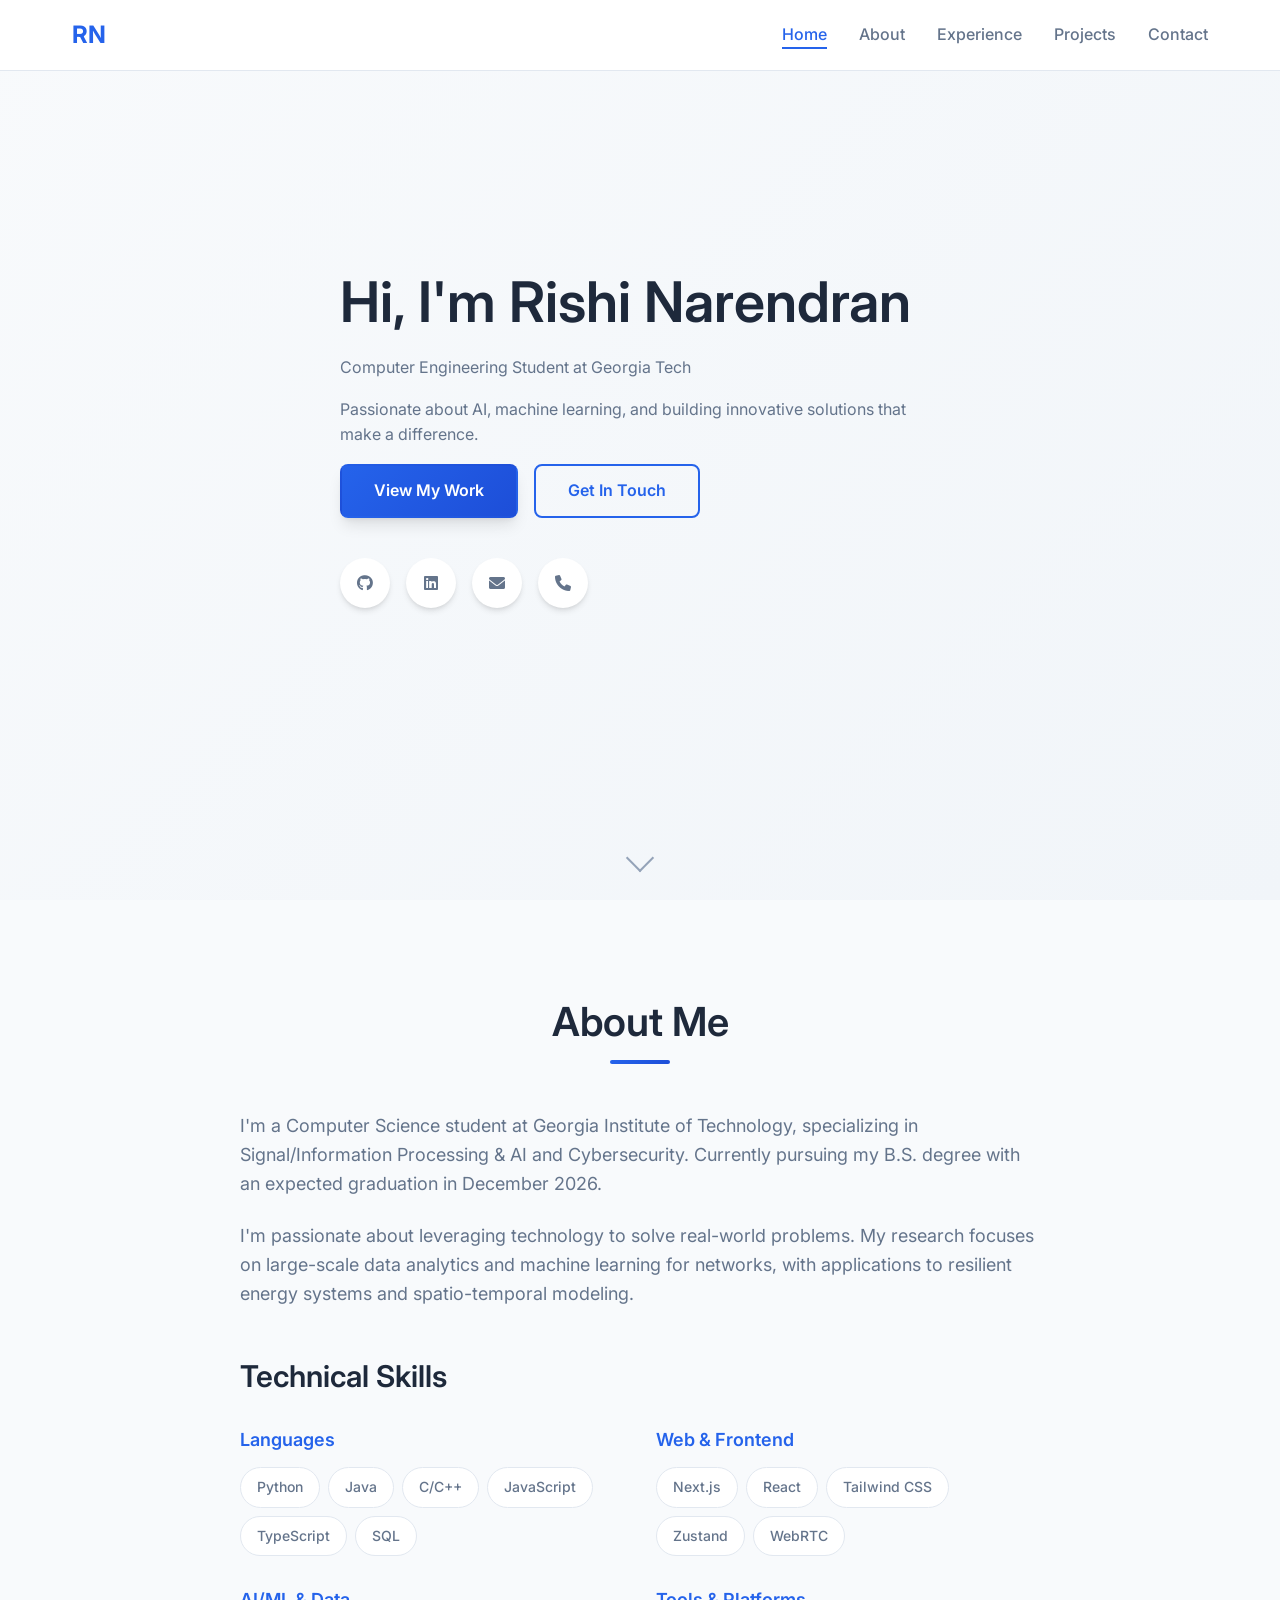
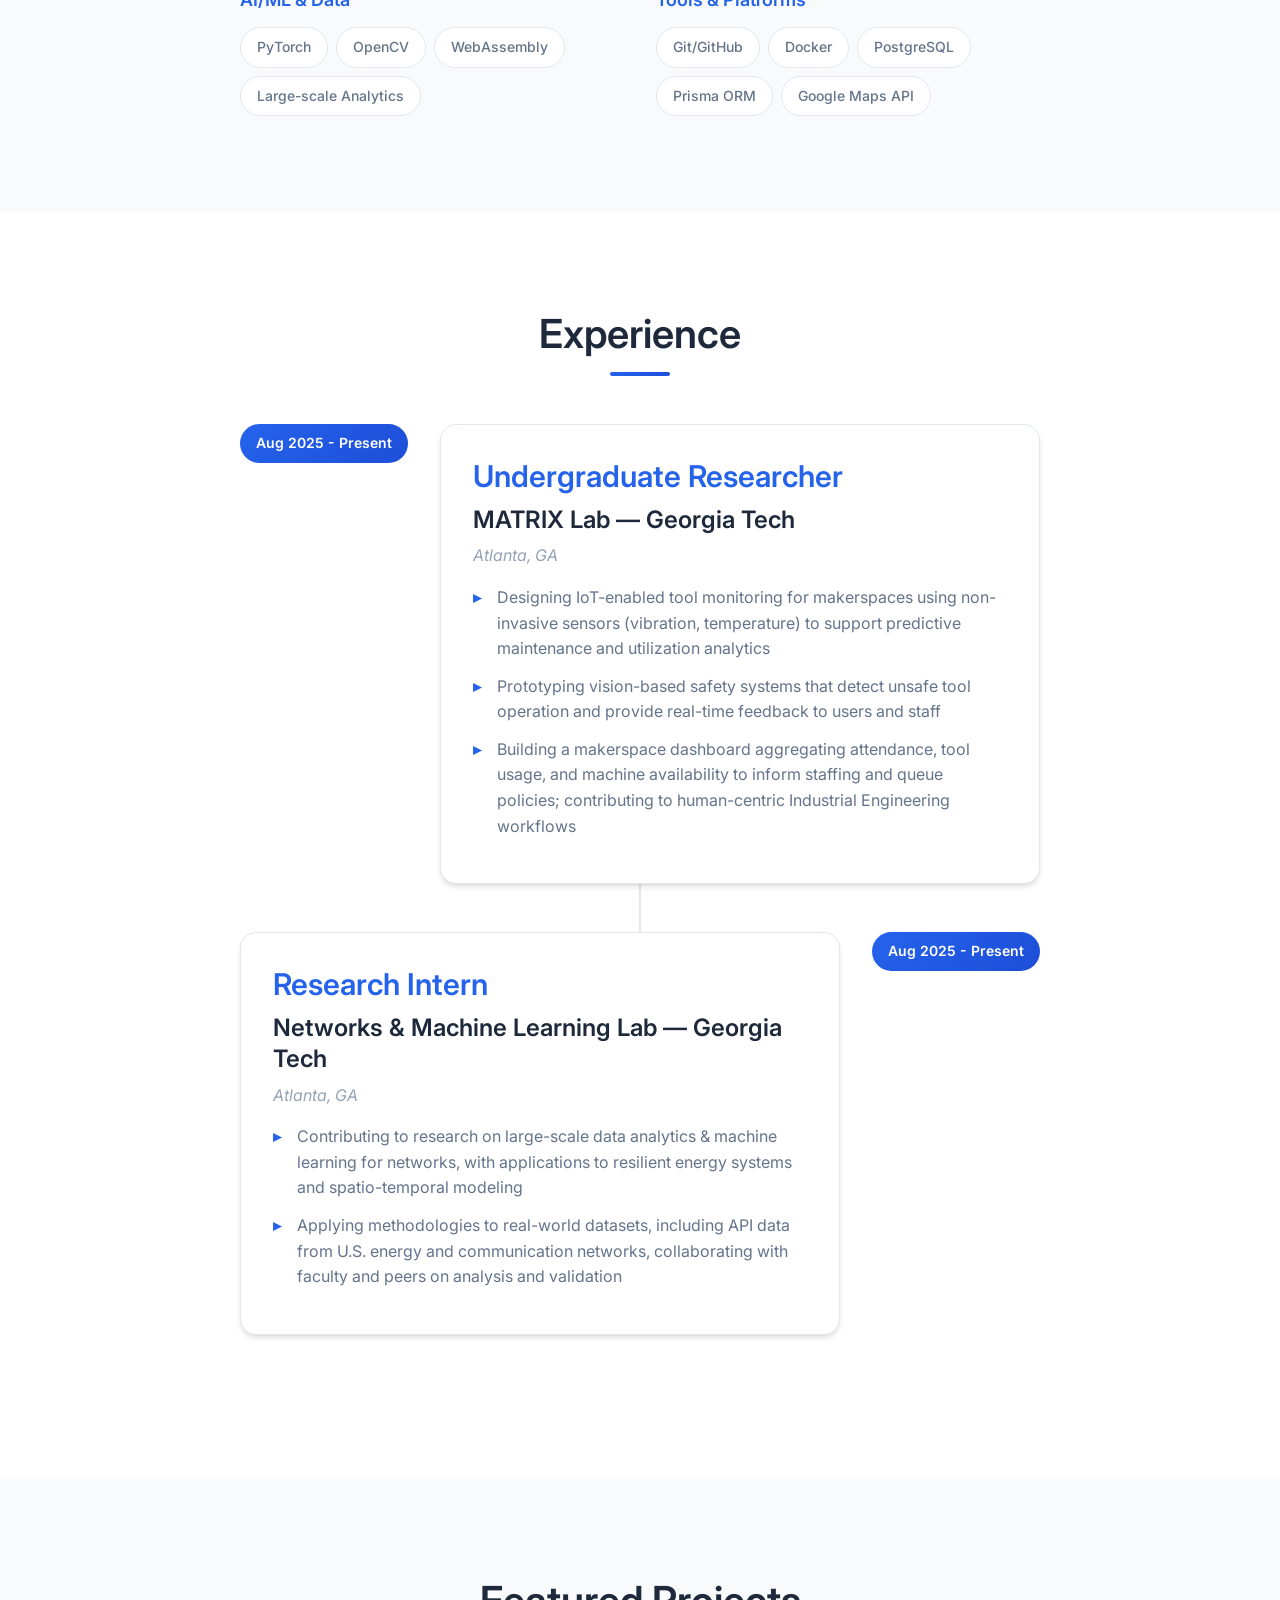
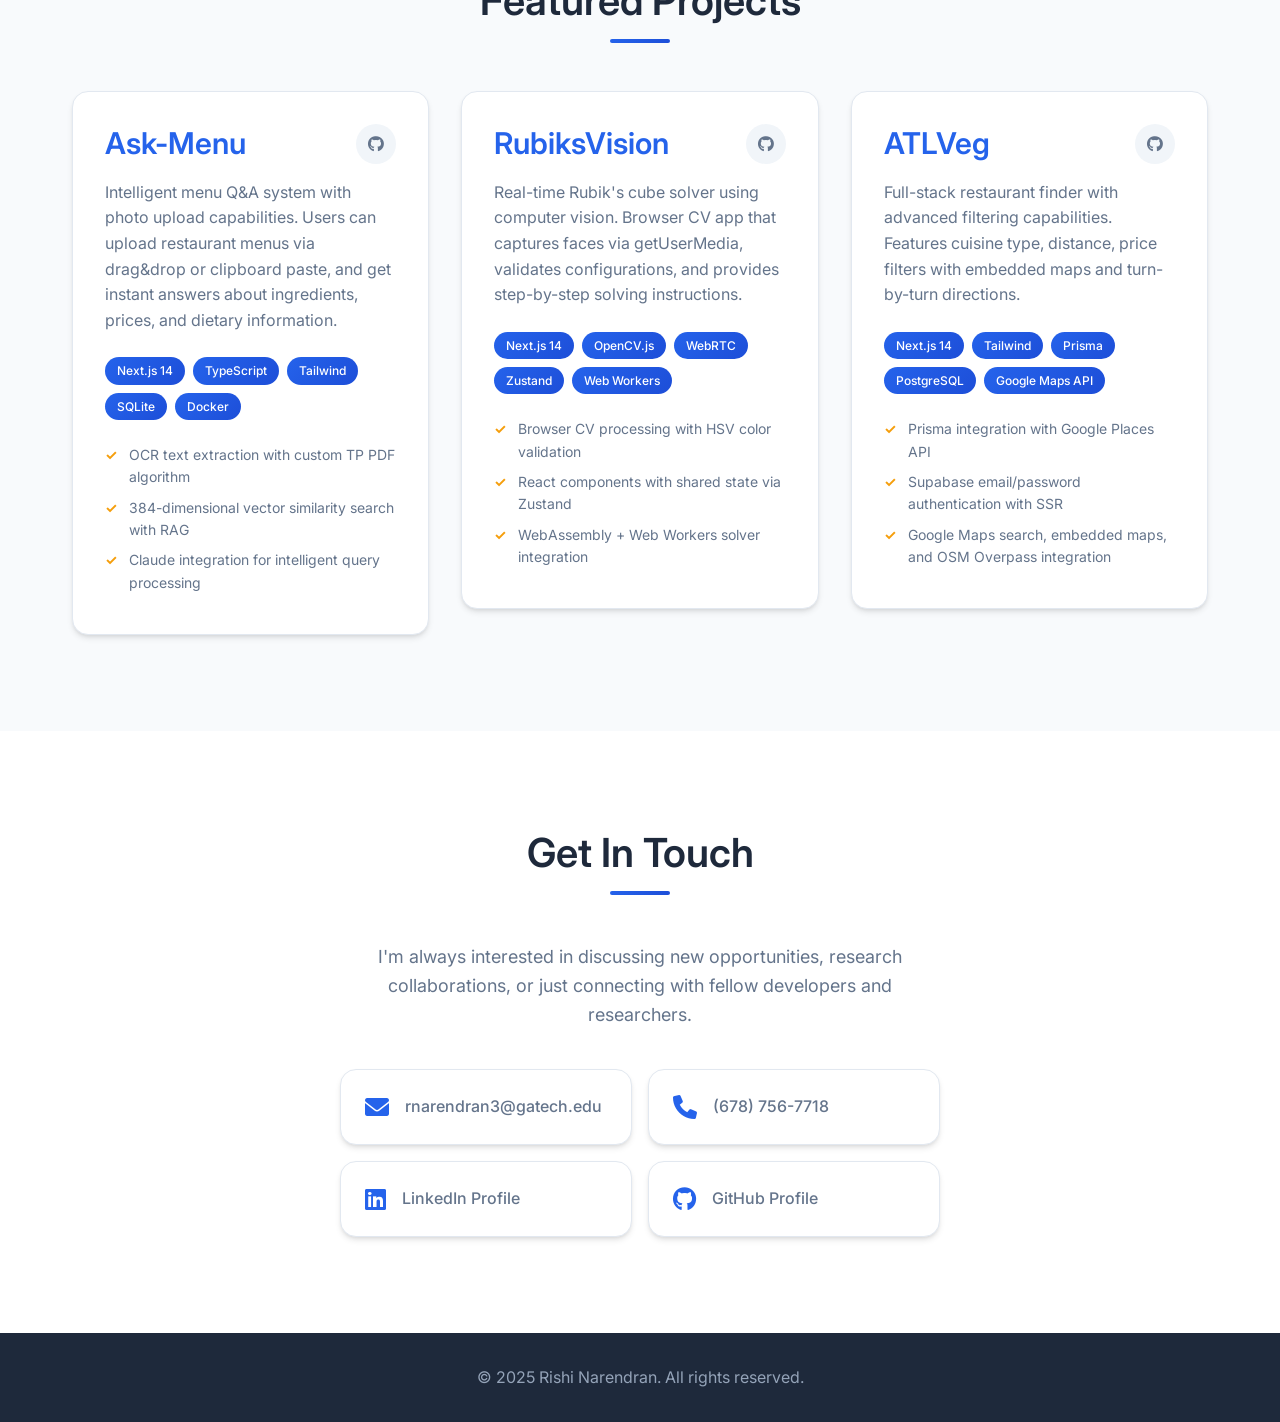
==== index.html @ 9060d2a5 "Update portfolio: fix name display, correct major to Computer Engineering, and update project GitHub" ====
<!DOCTYPE html>
<html lang="en">
<head>
    <meta charset="UTF-8">
    <meta name="viewport" content="width=device-width, initial-scale=1.0">
    <title>Rishi Narendran - Computer Science Student & Researcher</title>
    
    <!-- SEO Meta Tags -->
    <meta name="description" content="Rishi Narendran - Computer Science student at Georgia Tech specializing in AI, cybersecurity, and machine learning. Experienced in full-stack development and research.">
    <meta name="keywords" content="Rishi Narendran, Computer Science, Georgia Tech, AI, Machine Learning, Cybersecurity, Full Stack Developer, Research">
    <meta name="author" content="Rishi Narendran">
    <meta name="robots" content="index, follow">
    
    <!-- Open Graph Meta Tags -->
    <meta property="og:title" content="Rishi Narendran - Computer Science Student & Researcher">
    <meta property="og:description" content="Computer Science student at Georgia Tech specializing in AI, cybersecurity, and machine learning. Experienced in full-stack development and research.">
    <meta property="og:type" content="website">
    <meta property="og:url" content="https://rishinaren.github.io/portfolio">
    <meta property="og:site_name" content="Rishi Narendran Portfolio">
    
    <!-- Twitter Card Meta Tags -->
    <meta name="twitter:card" content="summary_large_image">
    <meta name="twitter:title" content="Rishi Narendran - Computer Science Student & Researcher">
    <meta name="twitter:description" content="Computer Science student at Georgia Tech specializing in AI, cybersecurity, and machine learning.">
    
    <!-- Favicon -->
    <link rel="icon" type="image/x-icon" href="[data-uri]">
    
    <!-- Theme Color -->
    <meta name="theme-color" content="#2563eb">
    <link rel="stylesheet" href="styles.css">
    <link rel="preconnect" href="https://fonts.googleapis.com">
    <link rel="preconnect" href="https://fonts.gstatic.com" crossorigin>
    <link href="https://fonts.googleapis.com/css2?family=Inter:wght@300;400;500;600;700&display=swap" rel="stylesheet">
    <link rel="stylesheet" href="https://cdnjs.cloudflare.com/ajax/libs/font-awesome/6.0.0/css/all.min.css">
</head>
<body>
    <!-- Navigation -->
    <nav class="navbar">
        <div class="nav-container">
            <div class="nav-brand">
                <a href="#home">RN</a>
            </div>
            <ul class="nav-menu">
                <li><a href="#home" class="nav-link">Home</a></li>
                <li><a href="#about" class="nav-link">About</a></li>
                <li><a href="#experience" class="nav-link">Experience</a></li>
                <li><a href="#projects" class="nav-link">Projects</a></li>
                <li><a href="#contact" class="nav-link">Contact</a></li>
            </ul>
            <div class="hamburger">
                <span></span>
                <span></span>
                <span></span>
            </div>
        </div>
    </nav>

    <!-- Hero Section -->
    <section id="home" class="hero">
        <div class="hero-container">
            <div class="hero-content">
                <h1>Hi, I'm Rishi Narendran</h1>
                <p class="subtitle">Computer Engineering Student at Georgia Tech</p>
                <p class="description">Passionate about AI, machine learning, and building innovative solutions that make a difference.</p>
                <div class="hero-buttons">
                    <a href="#projects" class="btn btn-primary">View My Work</a>
                    <a href="#contact" class="btn btn-secondary">Get In Touch</a>
                </div>
                <div class="hero-links">
                    <a href="https://github.com/rishinaren" target="_blank" aria-label="GitHub">
                        <i class="fab fa-github"></i>
                    </a>
                    <a href="https://linkedin.com/in/rishi-narendran-01577a215" target="_blank" aria-label="LinkedIn">
                        <i class="fab fa-linkedin"></i>
                    </a>
                    <a href="mailto:rnarendran3@gatech.edu" aria-label="Email">
                        <i class="fas fa-envelope"></i>
                    </a>
                    <a href="tel:+16787567718" aria-label="Phone">
                        <i class="fas fa-phone"></i>
                    </a>
                </div>
            </div>
        </div>
        <div class="scroll-indicator">
            <div class="scroll-arrow"></div>
        </div>
    </section>

    <!-- About Section -->
    <section id="about" class="about">
        <div class="container">
            <h2 class="section-title">About Me</h2>
            <div class="about-content">
                <div class="about-text">
                    <p>
                        I'm a Computer Science student at Georgia Institute of Technology, specializing in 
                        Signal/Information Processing & AI and Cybersecurity. Currently pursuing my B.S. degree 
                        with an expected graduation in December 2026.
                    </p>
                    <p>
                        I'm passionate about leveraging technology to solve real-world problems. My research focuses 
                        on large-scale data analytics and machine learning for networks, with applications to 
                        resilient energy systems and spatio-temporal modeling.
                    </p>
                    <div class="skills-section">
                        <h3>Technical Skills</h3>
                        <div class="skills-grid">
                            <div class="skill-category">
                                <h4>Languages</h4>
                                <div class="skill-tags">
                                    <span class="skill-tag">Python</span>
                                    <span class="skill-tag">Java</span>
                                    <span class="skill-tag">C/C++</span>
                                    <span class="skill-tag">JavaScript</span>
                                    <span class="skill-tag">TypeScript</span>
                                    <span class="skill-tag">SQL</span>
                                </div>
                            </div>
                            <div class="skill-category">
                                <h4>Web & Frontend</h4>
                                <div class="skill-tags">
                                    <span class="skill-tag">Next.js</span>
                                    <span class="skill-tag">React</span>
                                    <span class="skill-tag">Tailwind CSS</span>
                                    <span class="skill-tag">Zustand</span>
                                    <span class="skill-tag">WebRTC</span>
                                </div>
                            </div>
                            <div class="skill-category">
                                <h4>AI/ML & Data</h4>
                                <div class="skill-tags">
                                    <span class="skill-tag">PyTorch</span>
                                    <span class="skill-tag">OpenCV</span>
                                    <span class="skill-tag">WebAssembly</span>
                                    <span class="skill-tag">Large-scale Analytics</span>
                                </div>
                            </div>
                            <div class="skill-category">
                                <h4>Tools & Platforms</h4>
                                <div class="skill-tags">
                                    <span class="skill-tag">Git/GitHub</span>
                                    <span class="skill-tag">Docker</span>
                                    <span class="skill-tag">PostgreSQL</span>
                                    <span class="skill-tag">Prisma ORM</span>
                                    <span class="skill-tag">Google Maps API</span>
                                </div>
                            </div>
                        </div>
                    </div>
                </div>
            </div>
        </div>
    </section>

    <!-- Experience Section -->
    <section id="experience" class="experience">
        <div class="container">
            <h2 class="section-title">Experience</h2>
            <div class="timeline">
                <div class="timeline-item">
                    <div class="timeline-date">Aug 2025 - Present</div>
                    <div class="timeline-content">
                        <h3>Undergraduate Researcher</h3>
                        <h4>MATRIX Lab — Georgia Tech</h4>
                        <p class="location">Atlanta, GA</p>
                        <ul>
                            <li>Designing IoT-enabled tool monitoring for makerspaces using non-invasive sensors (vibration, temperature) to support predictive maintenance and utilization analytics</li>
                            <li>Prototyping vision-based safety systems that detect unsafe tool operation and provide real-time feedback to users and staff</li>
                            <li>Building a makerspace dashboard aggregating attendance, tool usage, and machine availability to inform staffing and queue policies; contributing to human-centric Industrial Engineering workflows</li>
                        </ul>
                    </div>
                </div>
                <div class="timeline-item">
                    <div class="timeline-date">Aug 2025 - Present</div>
                    <div class="timeline-content">
                        <h3>Research Intern</h3>
                        <h4>Networks & Machine Learning Lab — Georgia Tech</h4>
                        <p class="location">Atlanta, GA</p>
                        <ul>
                            <li>Contributing to research on large-scale data analytics & machine learning for networks, with applications to resilient energy systems and spatio-temporal modeling</li>
                            <li>Applying methodologies to real-world datasets, including API data from U.S. energy and communication networks, collaborating with faculty and peers on analysis and validation</li>
                        </ul>
                    </div>
                </div>
            </div>
        </div>
    </section>

    <!-- Projects Section -->
    <section id="projects" class="projects">
        <div class="container">
            <h2 class="section-title">Featured Projects</h2>
            <div class="projects-grid">
                <div class="project-card">
                    <div class="project-header">
                        <h3>Ask-Menu</h3>
                        <div class="project-links">
                            <a href="https://github.com/rishinaren/Ask-Menu.git" target="_blank" aria-label="Source Code">
                                <i class="fab fa-github"></i>
                            </a>
                        </div>
                    </div>
                    <p class="project-description">
                        Intelligent menu Q&A system with photo upload capabilities. Users can upload restaurant menus 
                        via drag&drop or clipboard paste, and get instant answers about ingredients, prices, and dietary information.
                    </p>
                    <div class="tech-stack">
                        <span class="tech-tag">Next.js 14</span>
                        <span class="tech-tag">TypeScript</span>
                        <span class="tech-tag">Tailwind</span>
                        <span class="tech-tag">SQLite</span>
                        <span class="tech-tag">Docker</span>
                    </div>
                    <div class="project-features">
                        <ul>
                            <li>OCR text extraction with custom TP PDF algorithm</li>
                            <li>384-dimensional vector similarity search with RAG</li>
                            <li>Claude integration for intelligent query processing</li>
                        </ul>
                    </div>
                </div>

                <div class="project-card">
                    <div class="project-header">
                        <h3>RubiksVision</h3>
                        <div class="project-links">
                            <a href="https://github.com/rishinaren/rubiksvision.git" target="_blank" aria-label="Source Code">
                                <i class="fab fa-github"></i>
                            </a>
                        </div>
                    </div>
                    <p class="project-description">
                        Real-time Rubik's cube solver using computer vision. Browser CV app that captures faces via 
                        getUserMedia, validates configurations, and provides step-by-step solving instructions.
                    </p>
                    <div class="tech-stack">
                        <span class="tech-tag">Next.js 14</span>
                        <span class="tech-tag">OpenCV.js</span>
                        <span class="tech-tag">WebRTC</span>
                        <span class="tech-tag">Zustand</span>
                        <span class="tech-tag">Web Workers</span>
                    </div>
                    <div class="project-features">
                        <ul>
                            <li>Browser CV processing with HSV color validation</li>
                            <li>React components with shared state via Zustand</li>
                            <li>WebAssembly + Web Workers solver integration</li>
                        </ul>
                    </div>
                </div>

                <div class="project-card">
                    <div class="project-header">
                        <h3>ATLVeg</h3>
                        <div class="project-links">
                            <a href="https://github.com/rishinaren/ATLVeg.git" target="_blank" aria-label="Source Code">
                                <i class="fab fa-github"></i>
                            </a>
                        </div>
                    </div>
                    <p class="project-description">
                        Full-stack restaurant finder with advanced filtering capabilities. Features cuisine type, 
                        distance, price filters with embedded maps and turn-by-turn directions.
                    </p>
                    <div class="tech-stack">
                        <span class="tech-tag">Next.js 14</span>
                        <span class="tech-tag">Tailwind</span>
                        <span class="tech-tag">Prisma</span>
                        <span class="tech-tag">PostgreSQL</span>
                        <span class="tech-tag">Google Maps API</span>
                    </div>
                    <div class="project-features">
                        <ul>
                            <li>Prisma integration with Google Places API</li>
                            <li>Supabase email/password authentication with SSR</li>
                            <li>Google Maps search, embedded maps, and OSM Overpass integration</li>
                        </ul>
                    </div>
                </div>
            </div>
        </div>
    </section>

    <!-- Contact Section -->
    <section id="contact" class="contact">
        <div class="container">
            <h2 class="section-title">Get In Touch</h2>
            <div class="contact-content">
                <div class="contact-info">
                    <p class="contact-description">
                        I'm always interested in discussing new opportunities, research collaborations, 
                        or just connecting with fellow developers and researchers.
                    </p>
                    <div class="contact-methods">
                        <a href="mailto:rnarendran3@gatech.edu" class="contact-method">
                            <i class="fas fa-envelope"></i>
                            <span>rnarendran3@gatech.edu</span>
                        </a>
                        <a href="tel:+16787567718" class="contact-method">
                            <i class="fas fa-phone"></i>
                            <span>(678) 756-7718</span>
                        </a>
                        <a href="https://linkedin.com/in/rishi-narendran-01577a215" target="_blank" class="contact-method">
                            <i class="fab fa-linkedin"></i>
                            <span>LinkedIn Profile</span>
                        </a>
                        <a href="https://github.com/rishinaren" target="_blank" class="contact-method">
                            <i class="fab fa-github"></i>
                            <span>GitHub Profile</span>
                        </a>
                    </div>
                </div>
            </div>
        </div>
    </section>

    <!-- Footer -->
    <footer class="footer">
        <div class="container">
            <p>&copy; 2025 Rishi Narendran. All rights reserved.</p>
        </div>
    </footer>

    <script src="script.js"></script>
</body>
</html>
---- styles.css ----
:root {
    --primary-color: #2563eb;
    --primary-dark: #1d4ed8;
    --secondary-color: #64748b;
    --accent-color: #f59e0b;
    --text-primary: #1e293b;
    --text-secondary: #64748b;
    --text-light: #94a3b8;
    --bg-primary: #ffffff;
    --bg-secondary: #f8fafc;
    --bg-accent: #f1f5f9;
    --border-color: #e2e8f0;
    --shadow-sm: 0 1px 2px 0 rgb(0 0 0 / 0.05);
    --shadow-md: 0 4px 6px -1px rgb(0 0 0 / 0.1), 0 2px 4px -2px rgb(0 0 0 / 0.1);
    --shadow-lg: 0 10px 15px -3px rgb(0 0 0 / 0.1), 0 4px 6px -4px rgb(0 0 0 / 0.1);
    --shadow-xl: 0 20px 25px -5px rgb(0 0 0 / 0.1), 0 8px 10px -6px rgb(0 0 0 / 0.1);
    --gradient-primary: linear-gradient(135deg, #2563eb 0%, #1d4ed8 100%);
    --gradient-accent: linear-gradient(135deg, #f59e0b 0%, #d97706 100%);
    --transition-fast: 0.15s ease;
    --transition-normal: 0.3s ease;
    --transition-slow: 0.5s ease;
}

* {
    margin: 0;
    padding: 0;
    box-sizing: border-box;
}

html {
    scroll-behavior: smooth;
}

body {
    font-family: 'Inter', -apple-system, BlinkMacSystemFont, 'Segoe UI', Roboto, sans-serif;
    line-height: 1.6;
    color: var(--text-primary);
    background-color: var(--bg-primary);
    overflow-x: hidden;
}

.container {
    max-width: 1200px;
    margin: 0 auto;
    padding: 0 2rem;
}

/* Typography */
h1, h2, h3, h4, h5, h6 {
    font-weight: 600;
    line-height: 1.3;
    margin-bottom: 1rem;
}

h1 { font-size: 3.5rem; }
h2 { font-size: 2.5rem; }
h3 { font-size: 1.875rem; }
h4 { font-size: 1.5rem; }
h5 { font-size: 1.25rem; }
h6 { font-size: 1.125rem; }

p {
    margin-bottom: 1rem;
    color: var(--text-secondary);
}

/* Navigation */
.navbar {
    position: fixed;
    top: 0;
    width: 100%;
    background: rgba(255, 255, 255, 0.95);
    backdrop-filter: blur(10px);
    z-index: 1000;
    border-bottom: 1px solid var(--border-color);
    transition: var(--transition-normal);
}

.nav-container {
    max-width: 1200px;
    margin: 0 auto;
    padding: 0 2rem;
    display: flex;
    justify-content: space-between;
    align-items: center;
    height: 70px;
}

.nav-brand a {
    font-size: 1.5rem;
    font-weight: 700;
    color: var(--primary-color);
    text-decoration: none;
    transition: var(--transition-fast);
}

.nav-brand a:hover {
    opacity: 0.8;
}

.nav-menu {
    display: flex;
    list-style: none;
    gap: 2rem;
}

.nav-link {
    color: var(--text-secondary);
    text-decoration: none;
    font-weight: 500;
    transition: var(--transition-fast);
    position: relative;
}

.nav-link:hover,
.nav-link.active {
    color: var(--primary-color);
}

.nav-link::after {
    content: '';
    position: absolute;
    bottom: -5px;
    left: 0;
    width: 0;
    height: 2px;
    background: var(--primary-color);
    transition: var(--transition-normal);
}

.nav-link:hover::after,
.nav-link.active::after {
    width: 100%;
}

.hamburger {
    display: none;
    flex-direction: column;
    cursor: pointer;
}

.hamburger span {
    width: 25px;
    height: 3px;
    background: var(--text-primary);
    margin: 3px 0;
    transition: var(--transition-normal);
}

/* Hero Section */
.hero {
    min-height: 100vh;
    display: flex;
    align-items: center;
    position: relative;
    background: linear-gradient(135deg, #f8fafc 0%, #f1f5f9 100%);
    padding-top: 70px;
}

.hero-container {
    max-width: 1200px;
    margin: 0 auto;
    padding: 0 2rem;
}

.hero-content {
    max-width: 600px;
}

.hero-title {
    font-size: 3.5rem;
    font-weight: 700;
    margin-bottom: 1rem;
    line-height: 1.2;
}

.highlight {
    background: var(--gradient-primary);
    -webkit-background-clip: text;
    -webkit-text-fill-color: transparent;
    background-clip: text;
}

.hero-subtitle {
    font-size: 1.5rem;
    color: var(--text-secondary);
    margin-bottom: 1.5rem;
    font-weight: 500;
}

.hero-description {
    font-size: 1.125rem;
    color: var(--text-secondary);
    margin-bottom: 2.5rem;
    line-height: 1.7;
}

.hero-buttons {
    display: flex;
    gap: 1rem;
    margin-bottom: 2.5rem;
    flex-wrap: wrap;
}

.btn {
    display: inline-flex;
    align-items: center;
    justify-content: center;
    padding: 0.75rem 2rem;
    border-radius: 0.5rem;
    text-decoration: none;
    font-weight: 600;
    transition: var(--transition-normal);
    border: 2px solid transparent;
    min-width: 140px;
}

.btn-primary {
    background: var(--gradient-primary);
    color: white;
    box-shadow: var(--shadow-lg);
}

.btn-primary:hover {
    transform: translateY(-2px);
    box-shadow: var(--shadow-xl);
}

.btn-secondary {
    background: transparent;
    color: var(--primary-color);
    border-color: var(--primary-color);
}

.btn-secondary:hover {
    background: var(--primary-color);
    color: white;
    transform: translateY(-2px);
}

.hero-links {
    display: flex;
    gap: 1rem;
}

.hero-links a {
    display: flex;
    align-items: center;
    justify-content: center;
    width: 50px;
    height: 50px;
    background: var(--bg-primary);
    border-radius: 50%;
    color: var(--text-secondary);
    transition: var(--transition-normal);
    box-shadow: var(--shadow-md);
    text-decoration: none;
}

.hero-links a:hover {
    color: var(--primary-color);
    transform: translateY(-3px);
    box-shadow: var(--shadow-lg);
}

.scroll-indicator {
    position: absolute;
    bottom: 2rem;
    left: 50%;
    transform: translateX(-50%);
}

.scroll-arrow {
    width: 20px;
    height: 20px;
    border: 2px solid var(--text-light);
    border-top: none;
    border-left: none;
    transform: rotate(45deg);
    animation: bounce 2s infinite;
}

@keyframes bounce {
    0%, 20%, 50%, 80%, 100% {
        transform: translateX(-50%) rotate(45deg) translateY(0);
    }
    40% {
        transform: translateX(-50%) rotate(45deg) translateY(-10px);
    }
    60% {
        transform: translateX(-50%) rotate(45deg) translateY(-5px);
    }
}

/* Section Styles */
section {
    padding: 6rem 0;
}

.section-title {
    text-align: center;
    margin-bottom: 4rem;
    position: relative;
}

.section-title::after {
    content: '';
    position: absolute;
    bottom: -1rem;
    left: 50%;
    transform: translateX(-50%);
    width: 60px;
    height: 4px;
    background: var(--gradient-primary);
    border-radius: 2px;
}

/* About Section */
.about {
    background: var(--bg-secondary);
}

.about-content {
    max-width: 800px;
    margin: 0 auto;
}

.about-text p {
    font-size: 1.125rem;
    margin-bottom: 1.5rem;
}

.skills-section {
    margin-top: 3rem;
}

.skills-section h3 {
    margin-bottom: 2rem;
    color: var(--text-primary);
}

.skills-grid {
    display: grid;
    grid-template-columns: repeat(auto-fit, minmax(250px, 1fr));
    gap: 2rem;
}

.skill-category h4 {
    color: var(--primary-color);
    margin-bottom: 1rem;
    font-size: 1.125rem;
}

.skill-tags {
    display: flex;
    flex-wrap: wrap;
    gap: 0.5rem;
}

.skill-tag {
    background: var(--bg-primary);
    color: var(--text-secondary);
    padding: 0.5rem 1rem;
    border-radius: 1.5rem;
    font-size: 0.875rem;
    font-weight: 500;
    border: 1px solid var(--border-color);
    transition: var(--transition-fast);
}

.skill-tag:hover {
    background: var(--primary-color);
    color: white;
    border-color: var(--primary-color);
}

/* Experience Section */
.timeline {
    position: relative;
    max-width: 800px;
    margin: 0 auto;
}

.timeline::before {
    content: '';
    position: absolute;
    left: 50%;
    transform: translateX(-50%);
    width: 2px;
    height: 100%;
    background: var(--border-color);
}

.timeline-item {
    position: relative;
    margin-bottom: 3rem;
    display: flex;
    align-items: flex-start;
    gap: 2rem;
}

.timeline-item:nth-child(odd) {
    flex-direction: row;
}

.timeline-item:nth-child(even) {
    flex-direction: row-reverse;
}

.timeline-date {
    background: var(--gradient-primary);
    color: white;
    padding: 0.5rem 1rem;
    border-radius: 1.5rem;
    font-weight: 600;
    font-size: 0.875rem;
    white-space: nowrap;
    min-width: 150px;
    text-align: center;
}

.timeline-content {
    background: var(--bg-primary);
    padding: 2rem;
    border-radius: 1rem;
    box-shadow: var(--shadow-md);
    flex: 1;
    border: 1px solid var(--border-color);
    transition: var(--transition-normal);
}

.timeline-content:hover {
    box-shadow: var(--shadow-lg);
    transform: translateY(-2px);
}

.timeline-content h3 {
    color: var(--primary-color);
    margin-bottom: 0.5rem;
}

.timeline-content h4 {
    color: var(--text-primary);
    margin-bottom: 0.5rem;
    font-weight: 600;
}

.timeline-content .location {
    color: var(--text-light);
    font-style: italic;
    margin-bottom: 1rem;
}

.timeline-content ul {
    list-style: none;
    padding: 0;
}

.timeline-content li {
    position: relative;
    padding-left: 1.5rem;
    margin-bottom: 0.75rem;
    color: var(--text-secondary);
}

.timeline-content li::before {
    content: '▸';
    position: absolute;
    left: 0;
    color: var(--primary-color);
    font-weight: bold;
}

/* Projects Section */
.projects {
    background: var(--bg-secondary);
}

.projects-grid {
    display: grid;
    grid-template-columns: repeat(auto-fit, minmax(350px, 1fr));
    gap: 2rem;
    max-width: 1200px;
    margin: 0 auto;
}

.project-card {
    background: var(--bg-primary);
    border-radius: 1rem;
    padding: 2rem;
    box-shadow: var(--shadow-md);
    border: 1px solid var(--border-color);
    transition: var(--transition-normal);
    height: fit-content;
}

.project-card:hover {
    box-shadow: var(--shadow-xl);
    transform: translateY(-5px);
}

.project-header {
    display: flex;
    justify-content: space-between;
    align-items: center;
    margin-bottom: 1rem;
}

.project-header h3 {
    color: var(--primary-color);
    margin-bottom: 0;
}

.project-links {
    display: flex;
    gap: 0.5rem;
}

.project-links a {
    display: flex;
    align-items: center;
    justify-content: center;
    width: 40px;
    height: 40px;
    background: var(--bg-accent);
    border-radius: 50%;
    color: var(--text-secondary);
    transition: var(--transition-fast);
    text-decoration: none;
}

.project-links a:hover {
    background: var(--primary-color);
    color: white;
    transform: scale(1.1);
}

.project-description {
    margin-bottom: 1.5rem;
    line-height: 1.6;
}

.tech-stack {
    display: flex;
    flex-wrap: wrap;
    gap: 0.5rem;
    margin-bottom: 1.5rem;
}

.tech-tag {
    background: var(--gradient-primary);
    color: white;
    padding: 0.25rem 0.75rem;
    border-radius: 1rem;
    font-size: 0.75rem;
    font-weight: 500;
}

.project-features ul {
    list-style: none;
    padding: 0;
}

.project-features li {
    position: relative;
    padding-left: 1.5rem;
    margin-bottom: 0.5rem;
    color: var(--text-secondary);
    font-size: 0.875rem;
}

.project-features li::before {
    content: '✓';
    position: absolute;
    left: 0;
    color: var(--accent-color);
    font-weight: bold;
}

/* Contact Section */
.contact-content {
    max-width: 600px;
    margin: 0 auto;
    text-align: center;
}

.contact-description {
    font-size: 1.125rem;
    margin-bottom: 2.5rem;
}

.contact-methods {
    display: grid;
    grid-template-columns: repeat(auto-fit, minmax(250px, 1fr));
    gap: 1rem;
}

.contact-method {
    display: flex;
    align-items: center;
    padding: 1.5rem;
    background: var(--bg-primary);
    border-radius: 1rem;
    box-shadow: var(--shadow-md);
    border: 1px solid var(--border-color);
    text-decoration: none;
    color: var(--text-secondary);
    transition: var(--transition-normal);
}

.contact-method:hover {
    box-shadow: var(--shadow-lg);
    transform: translateY(-2px);
    color: var(--primary-color);
}

.contact-method i {
    font-size: 1.5rem;
    margin-right: 1rem;
    color: var(--primary-color);
}

.contact-method span {
    font-weight: 500;
}

/* Footer */
.footer {
    background: var(--text-primary);
    color: var(--text-light);
    text-align: center;
    padding: 2rem 0;
}

.footer p {
    margin: 0;
    color: var(--text-light);
}

/* Responsive Design */
@media (max-width: 768px) {
    .nav-menu {
        position: fixed;
        left: -100%;
        top: 70px;
        flex-direction: column;
        background-color: rgba(255, 255, 255, 0.95);
        backdrop-filter: blur(10px);
        width: 100%;
        text-align: center;
        transition: var(--transition-normal);
        box-shadow: var(--shadow-lg);
        padding: 2rem 0;
    }

    .nav-menu.active {
        left: 0;
    }

    .hamburger {
        display: flex;
    }

    .hamburger.active span:nth-child(2) {
        opacity: 0;
    }

    .hamburger.active span:nth-child(1) {
        transform: translateY(8px) rotate(45deg);
    }

    .hamburger.active span:nth-child(3) {
        transform: translateY(-8px) rotate(-45deg);
    }

    .hero-title {
        font-size: 2.5rem;
    }

    .hero-subtitle {
        font-size: 1.25rem;
    }

    .hero-buttons {
        flex-direction: column;
        align-items: stretch;
    }

    .btn {
        text-align: center;
    }

    h2 {
        font-size: 2rem;
    }

    .timeline::before {
        left: 20px;
    }

    .timeline-item {
        flex-direction: column !important;
        padding-left: 40px;
    }

    .timeline-item:nth-child(even) {
        flex-direction: column !important;
    }

    .timeline-date {
        position: absolute;
        left: -75px;
        top: 0;
        min-width: 120px;
    }

    .projects-grid {
        grid-template-columns: 1fr;
        gap: 1.5rem;
    }

    .contact-methods {
        grid-template-columns: 1fr;
    }

    section {
        padding: 4rem 0;
    }

    .container {
        padding: 0 1rem;
    }

    .nav-container {
        padding: 0 1rem;
    }

    .hero-container {
        padding: 0 1rem;
    }
}

@media (max-width: 480px) {
    .hero-title {
        font-size: 2rem;
    }

    .timeline-date {
        position: static;
        margin-bottom: 1rem;
    }

    .timeline-item {
        padding-left: 0;
    }

    .timeline::before {
        display: none;
    }
}

/* Smooth scrolling and performance */
@media (prefers-reduced-motion: no-preference) {
    html {
        scroll-behavior: smooth;
    }
}

/* Focus styles for accessibility */
a:focus,
button:focus {
    outline: 2px solid var(--primary-color);
    outline-offset: 2px;
}

/* Print styles */
@media print {
    .navbar,
    .scroll-indicator,
    .hero-buttons,
    .hero-links {
        display: none !important;
    }
    
    .hero {
        min-height: auto;
        padding: 2rem 0;
    }
    
    section {
        padding: 2rem 0;
    }
}
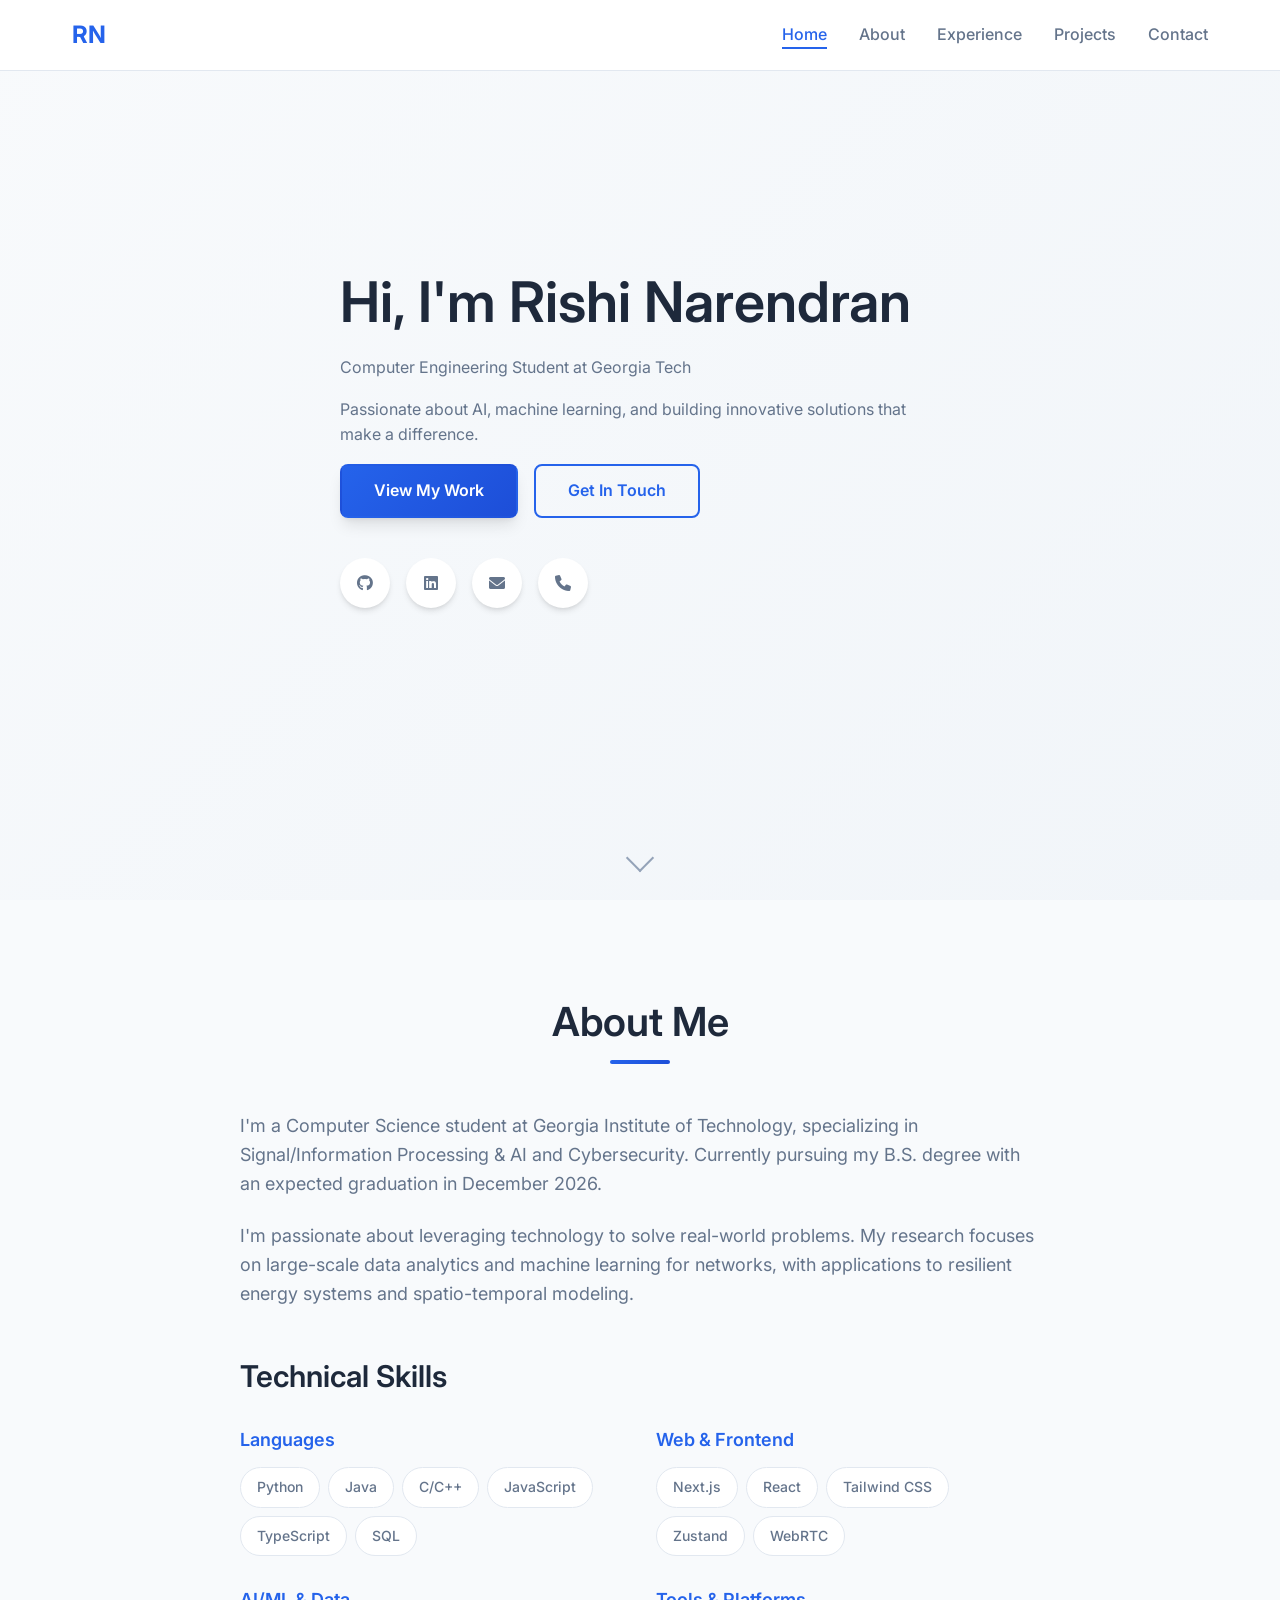
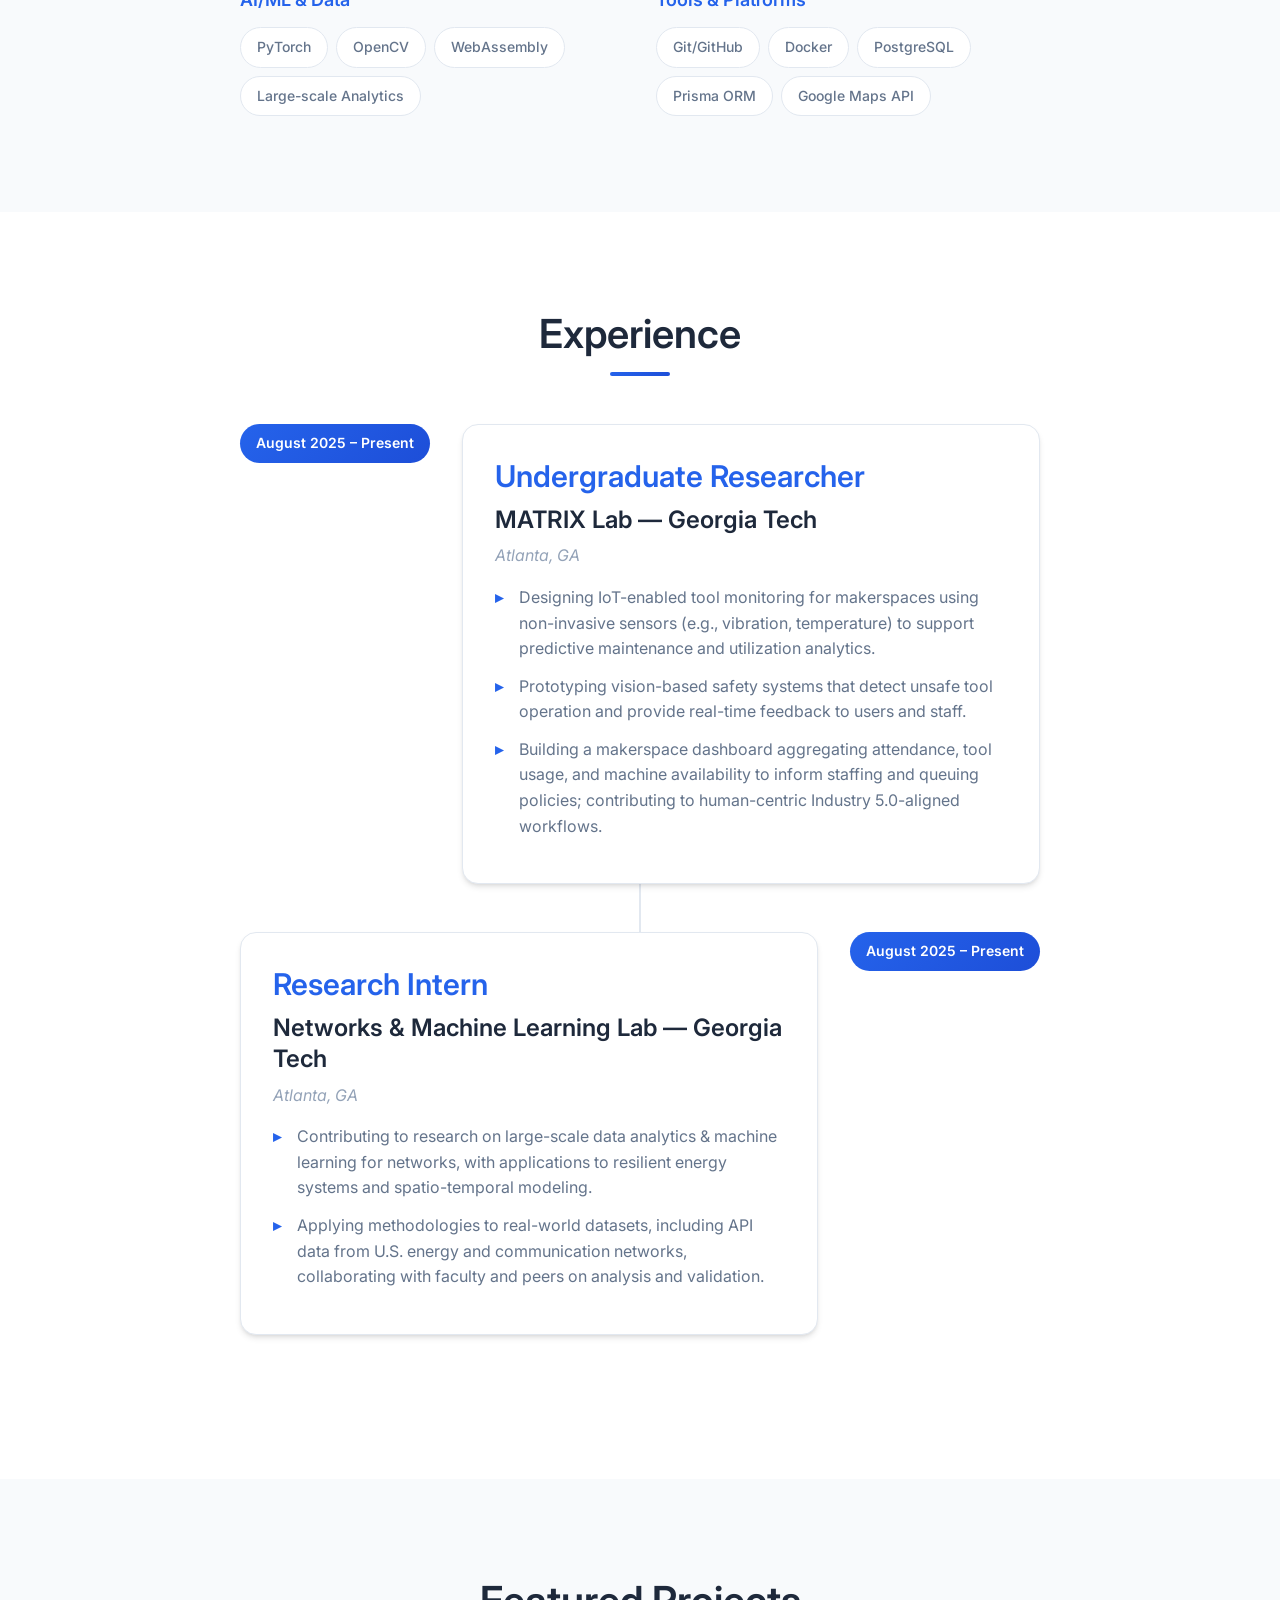
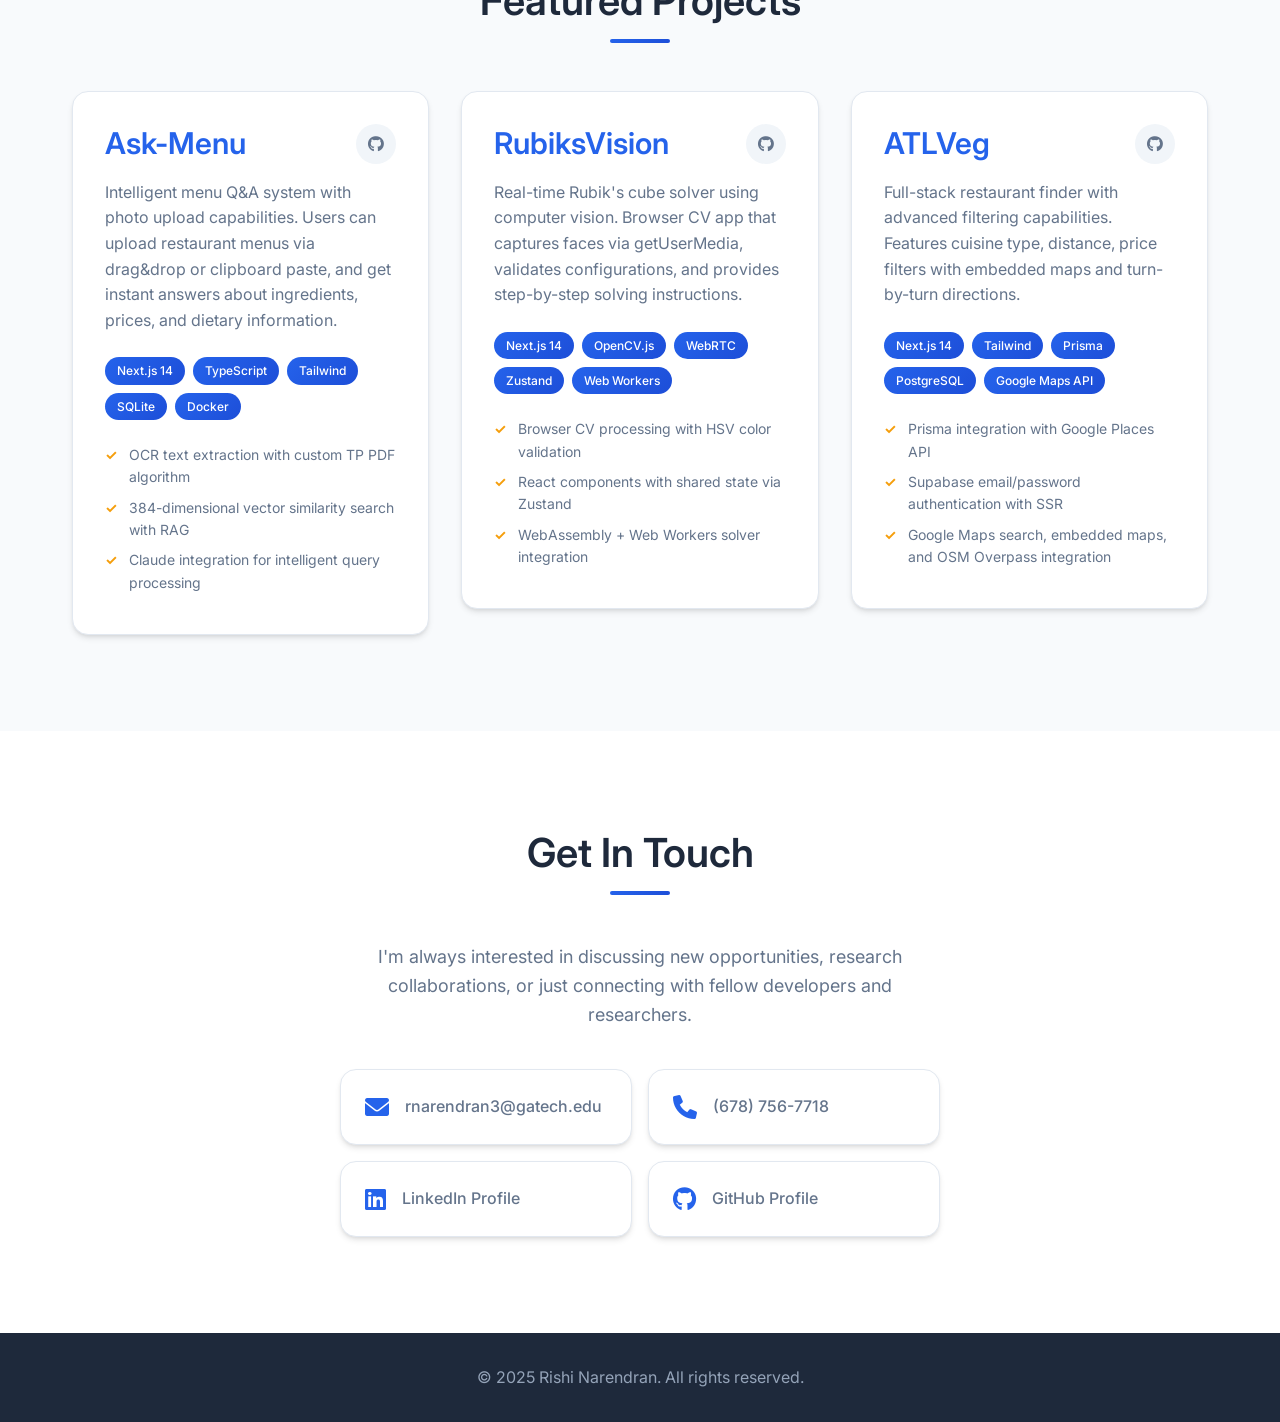
==== commit e1b03887: "Update work experience to match resume exactly" ====
--- a/index.html
+++ b/index.html
@@ -160,27 +160,27 @@
             <h2 class="section-title">Experience</h2>
             <div class="timeline">
                 <div class="timeline-item">
-                    <div class="timeline-date">Aug 2025 - Present</div>
+                    <div class="timeline-date">August 2025 – Present</div>
                     <div class="timeline-content">
                         <h3>Undergraduate Researcher</h3>
                         <h4>MATRIX Lab — Georgia Tech</h4>
                         <p class="location">Atlanta, GA</p>
                         <ul>
-                            <li>Designing IoT-enabled tool monitoring for makerspaces using non-invasive sensors (vibration, temperature) to support predictive maintenance and utilization analytics</li>
-                            <li>Prototyping vision-based safety systems that detect unsafe tool operation and provide real-time feedback to users and staff</li>
-                            <li>Building a makerspace dashboard aggregating attendance, tool usage, and machine availability to inform staffing and queue policies; contributing to human-centric Industrial Engineering workflows</li>
+                            <li>Designing IoT-enabled tool monitoring for makerspaces using non-invasive sensors (e.g., vibration, temperature) to support predictive maintenance and utilization analytics.</li>
+                            <li>Prototyping vision-based safety systems that detect unsafe tool operation and provide real-time feedback to users and staff.</li>
+                            <li>Building a makerspace dashboard aggregating attendance, tool usage, and machine availability to inform staffing and queuing policies; contributing to human-centric Industry 5.0-aligned workflows.</li>
                         </ul>
                     </div>
                 </div>
                 <div class="timeline-item">
-                    <div class="timeline-date">Aug 2025 - Present</div>
+                    <div class="timeline-date">August 2025 – Present</div>
                     <div class="timeline-content">
                         <h3>Research Intern</h3>
                         <h4>Networks & Machine Learning Lab — Georgia Tech</h4>
                         <p class="location">Atlanta, GA</p>
                         <ul>
-                            <li>Contributing to research on large-scale data analytics & machine learning for networks, with applications to resilient energy systems and spatio-temporal modeling</li>
-                            <li>Applying methodologies to real-world datasets, including API data from U.S. energy and communication networks, collaborating with faculty and peers on analysis and validation</li>
+                            <li>Contributing to research on large-scale data analytics & machine learning for networks, with applications to resilient energy systems and spatio-temporal modeling.</li>
+                            <li>Applying methodologies to real-world datasets, including API data from U.S. energy and communication networks, collaborating with faculty and peers on analysis and validation.</li>
                         </ul>
                     </div>
                 </div>
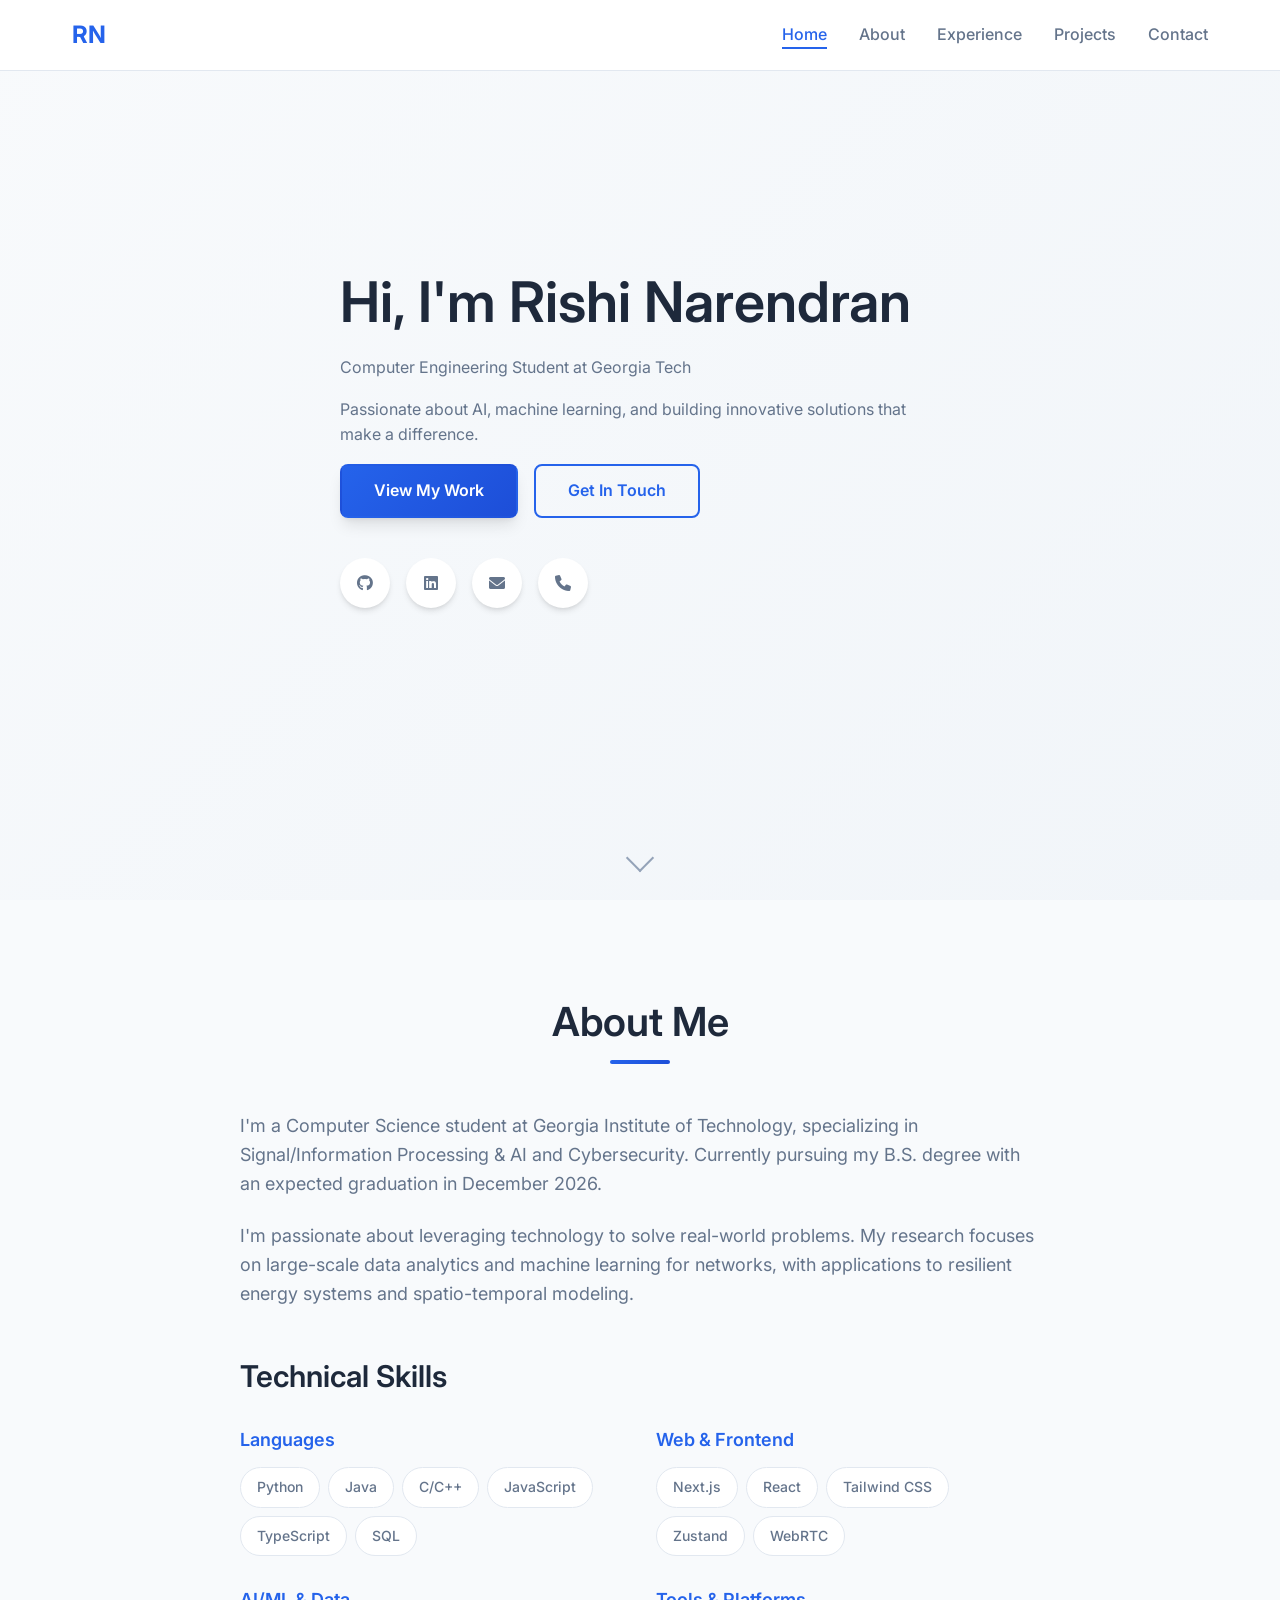
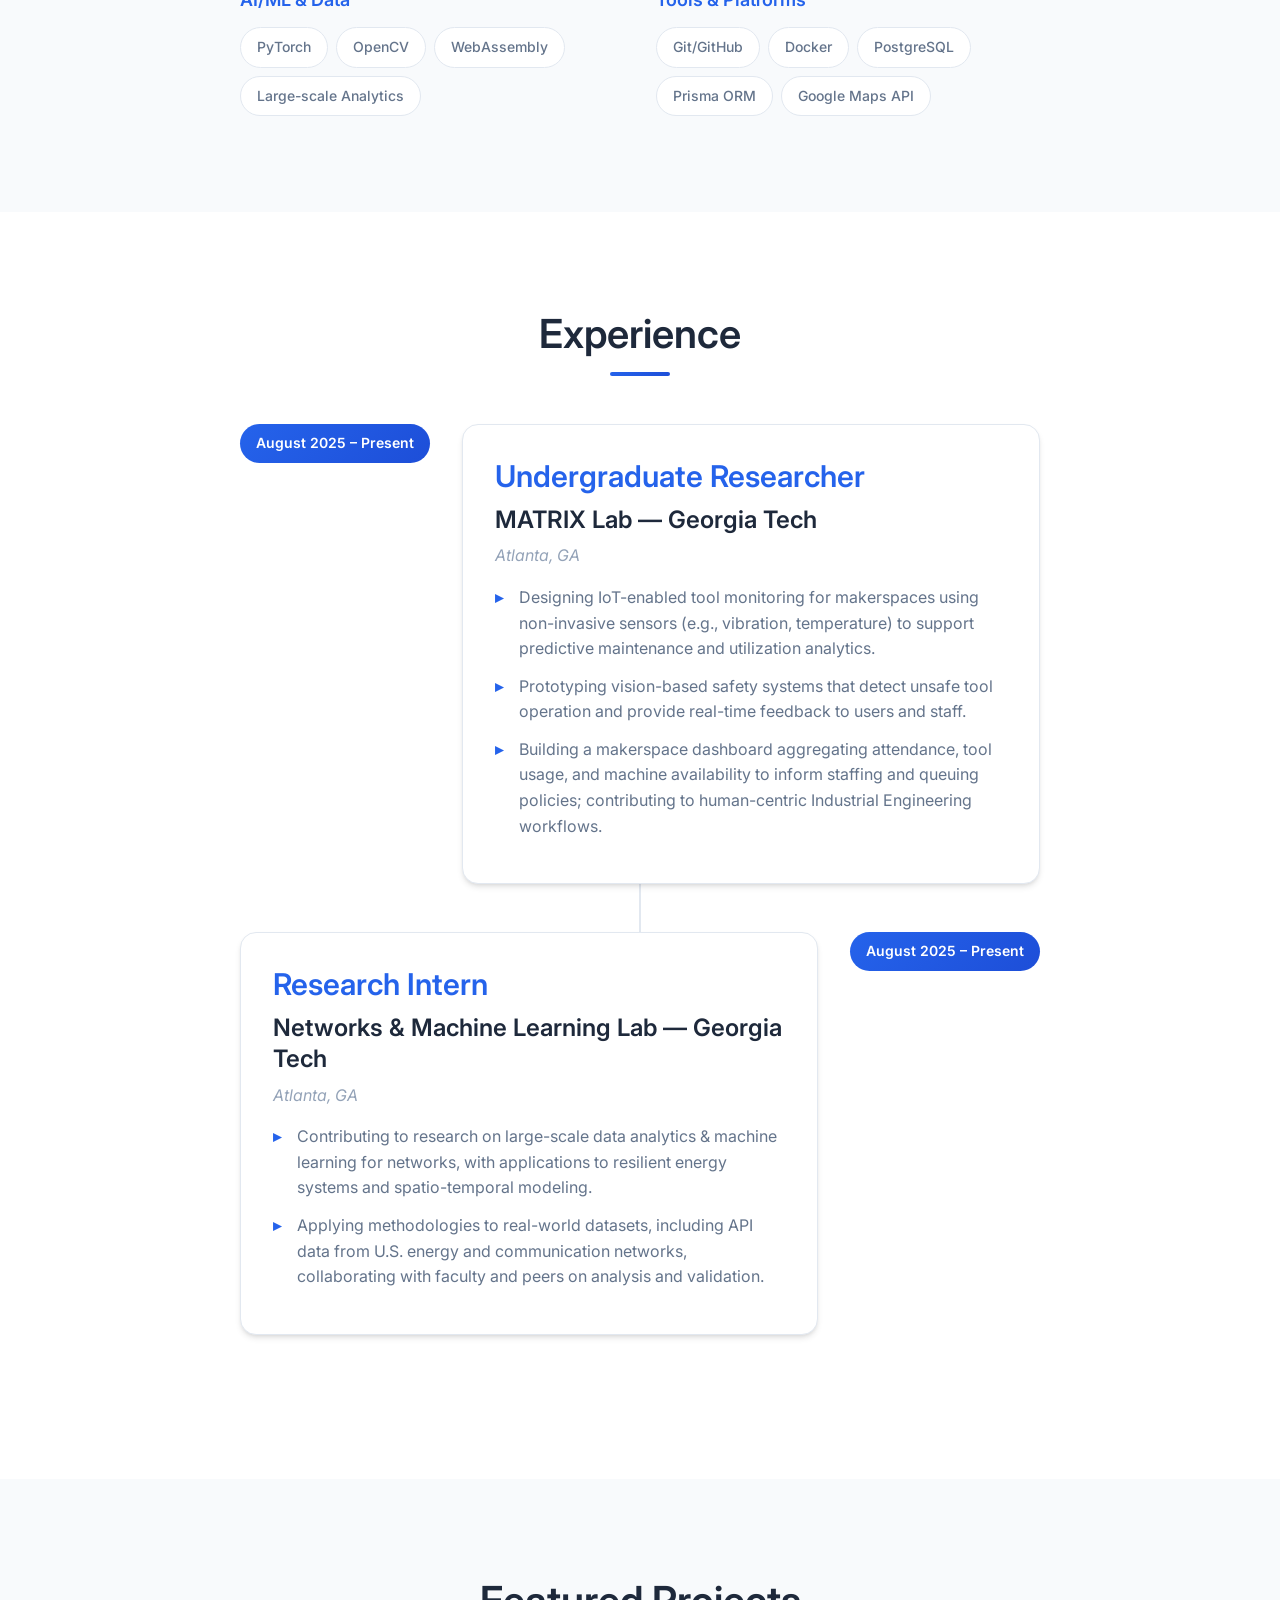
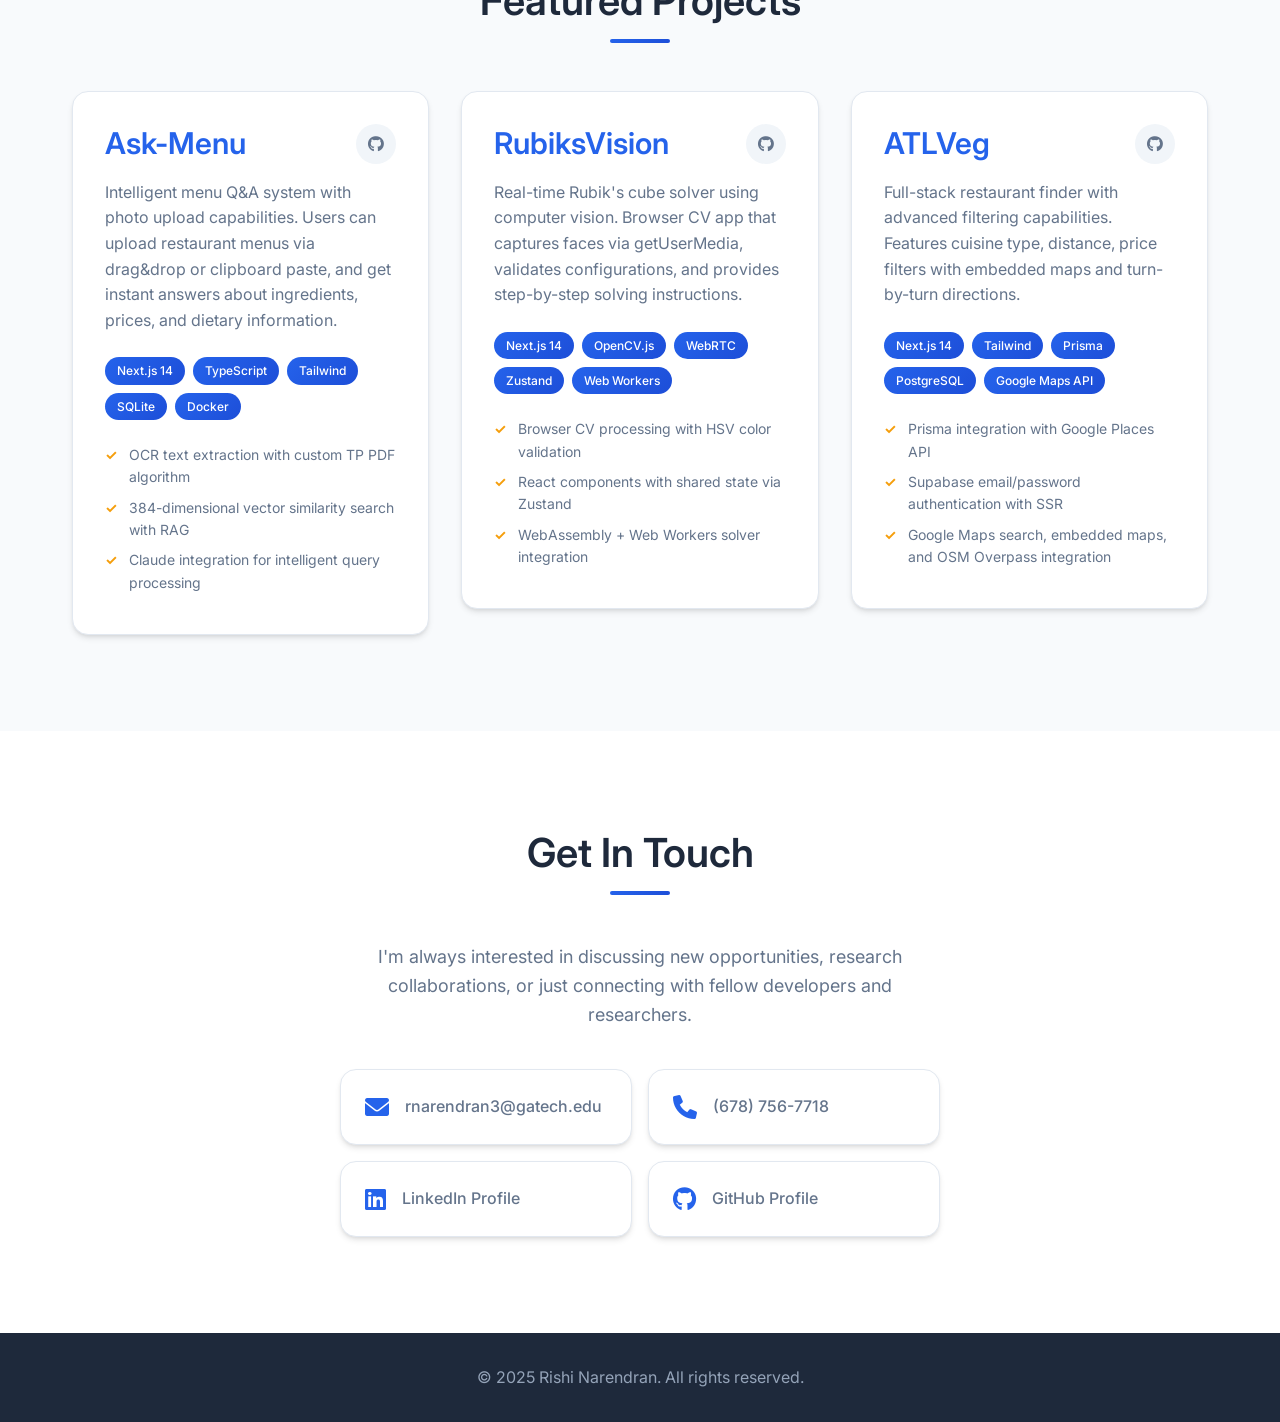
==== commit b2655608: "Fix MATRIX Lab description to match resume exactly - change Industry 5.0 to Industrial Engineering" ====
--- a/index.html
+++ b/index.html
@@ -168,7 +168,7 @@
                         <ul>
                             <li>Designing IoT-enabled tool monitoring for makerspaces using non-invasive sensors (e.g., vibration, temperature) to support predictive maintenance and utilization analytics.</li>
                             <li>Prototyping vision-based safety systems that detect unsafe tool operation and provide real-time feedback to users and staff.</li>
-                            <li>Building a makerspace dashboard aggregating attendance, tool usage, and machine availability to inform staffing and queuing policies; contributing to human-centric Industry 5.0-aligned workflows.</li>
+                            <li>Building a makerspace dashboard aggregating attendance, tool usage, and machine availability to inform staffing and queuing policies; contributing to human-centric Industrial Engineering workflows.</li>
                         </ul>
                     </div>
                 </div>
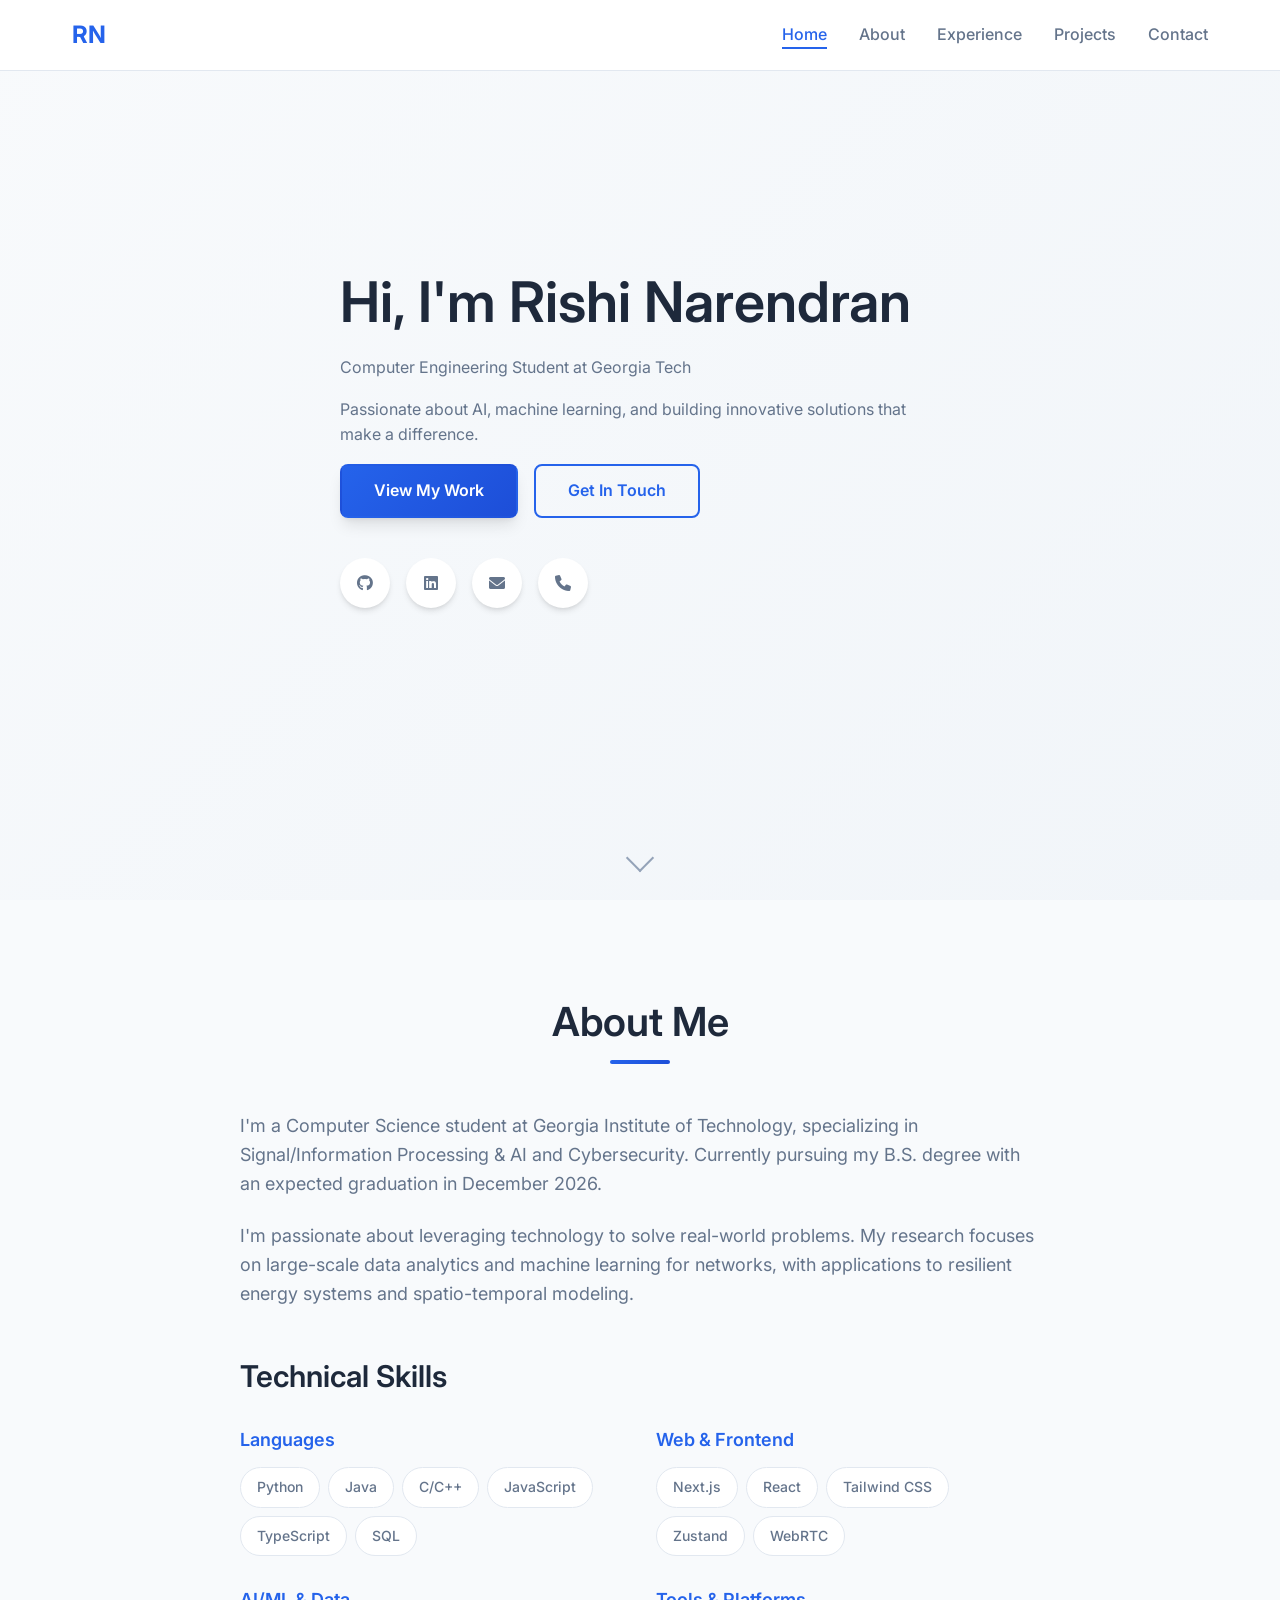
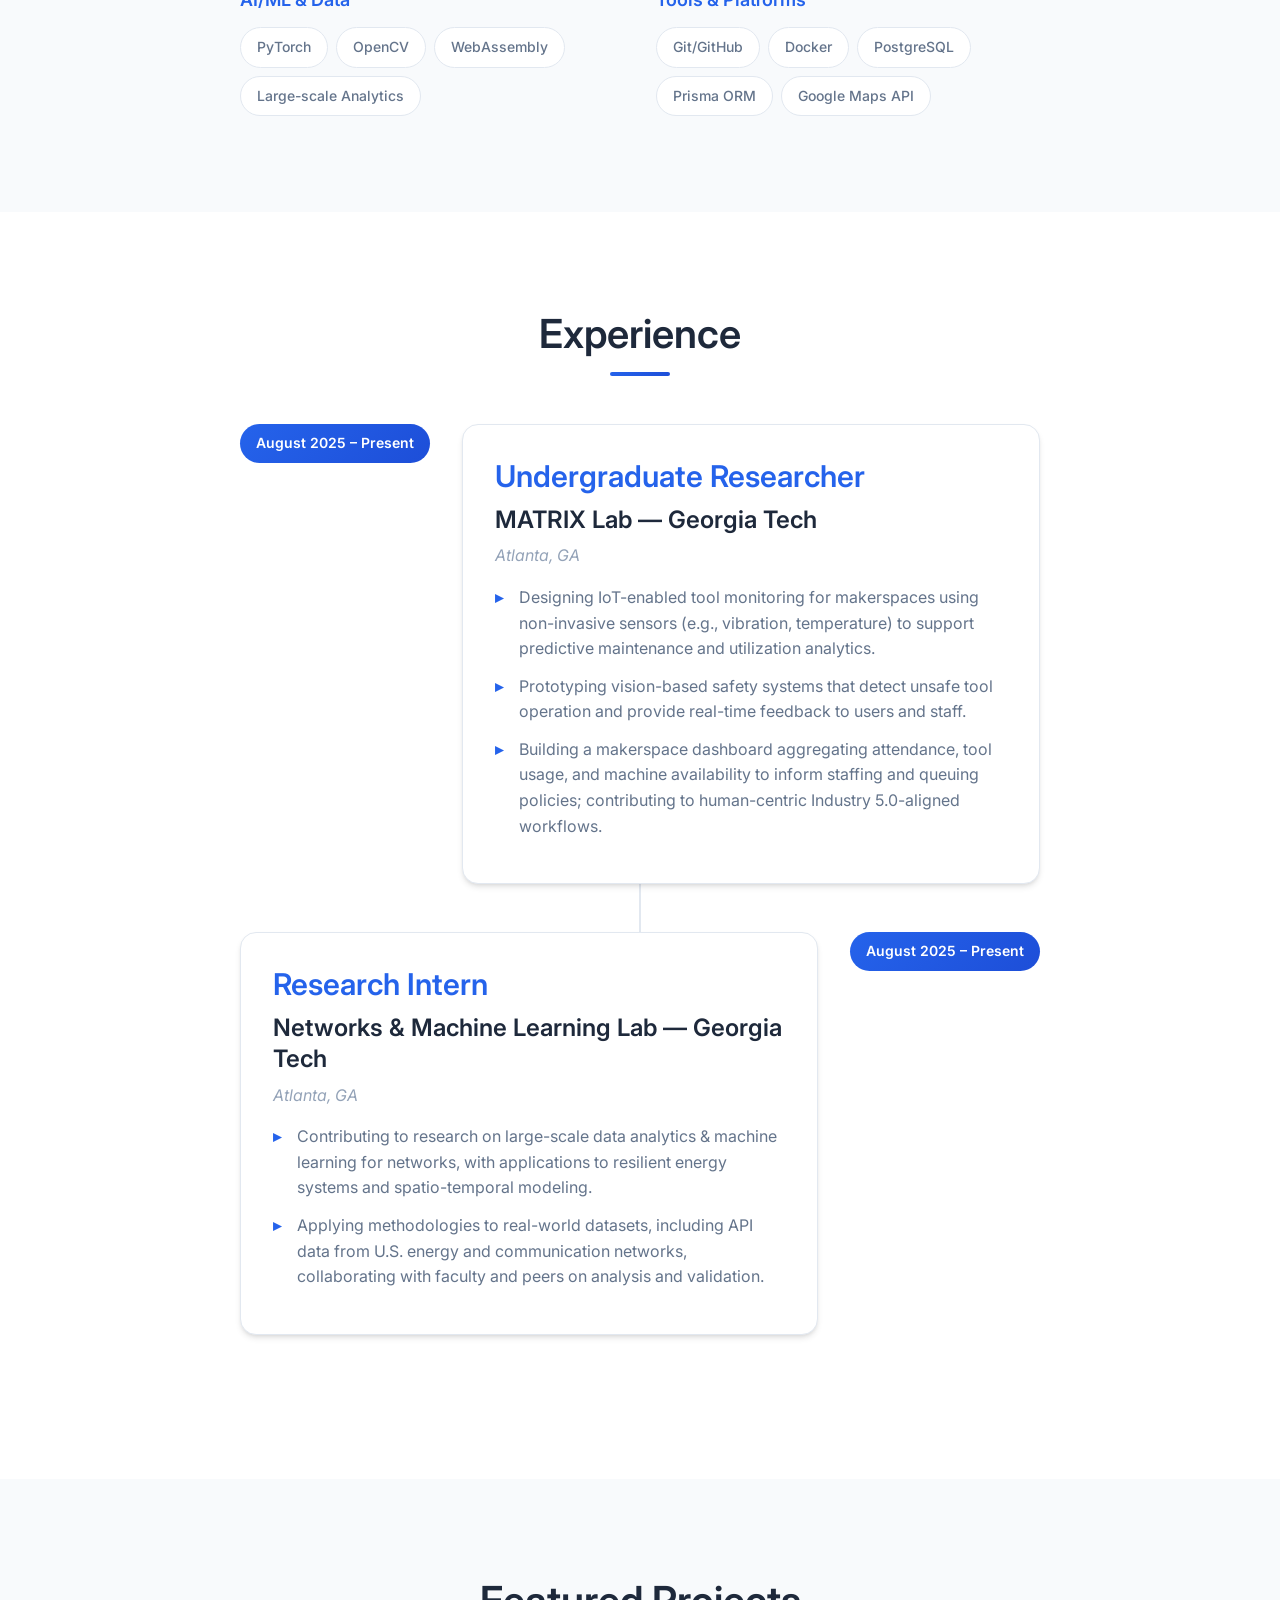
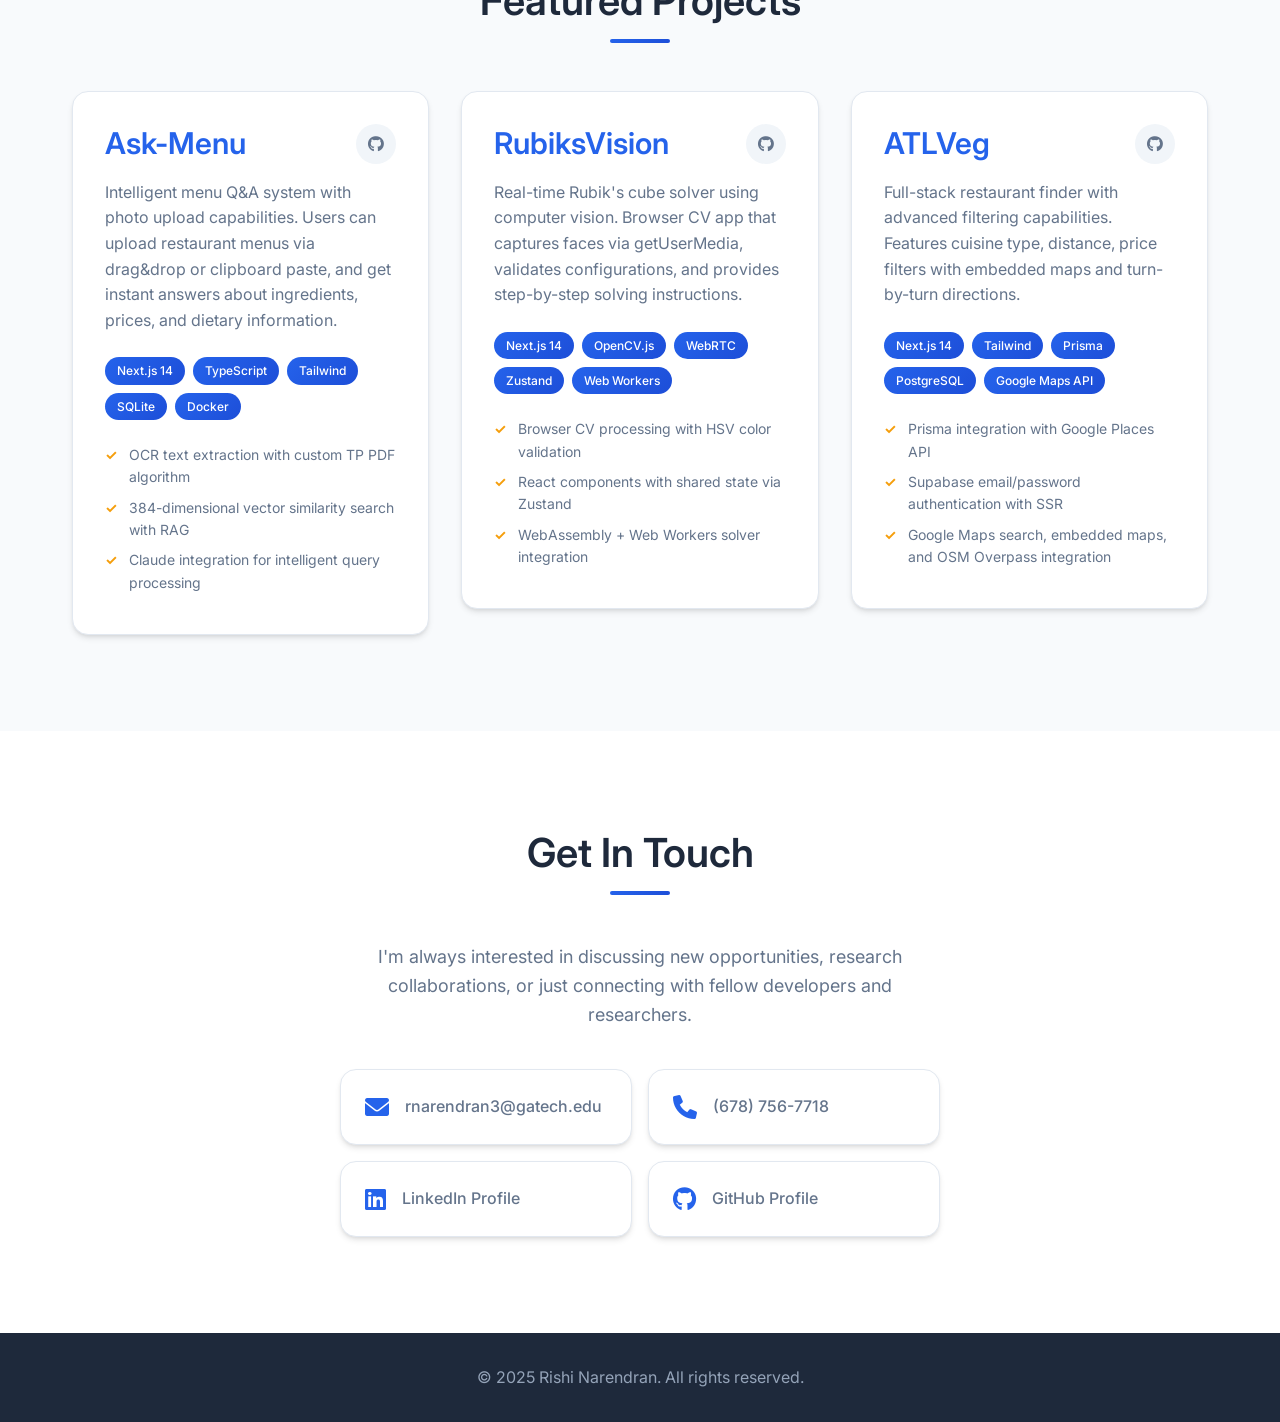
==== commit 1c87faac: "Fix work experience to exactly match resume - Industry 5.0-aligned workflows" ====
--- a/index.html
+++ b/index.html
@@ -168,7 +168,7 @@
                         <ul>
                             <li>Designing IoT-enabled tool monitoring for makerspaces using non-invasive sensors (e.g., vibration, temperature) to support predictive maintenance and utilization analytics.</li>
                             <li>Prototyping vision-based safety systems that detect unsafe tool operation and provide real-time feedback to users and staff.</li>
-                            <li>Building a makerspace dashboard aggregating attendance, tool usage, and machine availability to inform staffing and queuing policies; contributing to human-centric Industrial Engineering workflows.</li>
+                            <li>Building a makerspace dashboard aggregating attendance, tool usage, and machine availability to inform staffing and queuing policies; contributing to human-centric Industry 5.0-aligned workflows.</li>
                         </ul>
                     </div>
                 </div>
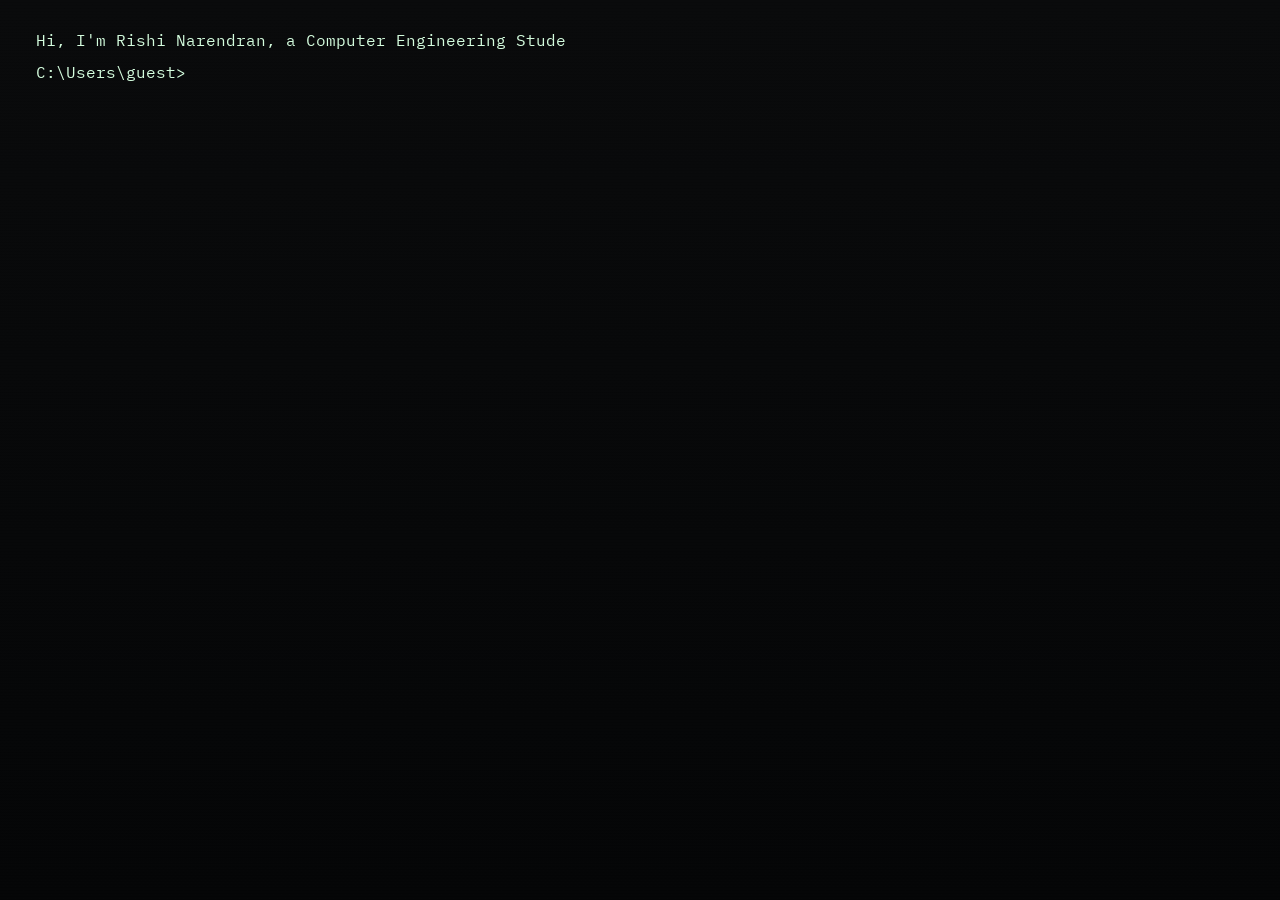
==== commit e522b567: "Portfolio terminal site" ====
--- a/index.html
+++ b/index.html
@@ -1,328 +1,35 @@
-<!DOCTYPE html>
+<!doctype html>
 <html lang="en">
-<head>
-    <meta charset="UTF-8">
-    <meta name="viewport" content="width=device-width, initial-scale=1.0">
-    <title>Rishi Narendran - Computer Science Student & Researcher</title>
-    
-    <!-- SEO Meta Tags -->
-    <meta name="description" content="Rishi Narendran - Computer Science student at Georgia Tech specializing in AI, cybersecurity, and machine learning. Experienced in full-stack development and research.">
-    <meta name="keywords" content="Rishi Narendran, Computer Science, Georgia Tech, AI, Machine Learning, Cybersecurity, Full Stack Developer, Research">
-    <meta name="author" content="Rishi Narendran">
-    <meta name="robots" content="index, follow">
-    
-    <!-- Open Graph Meta Tags -->
-    <meta property="og:title" content="Rishi Narendran - Computer Science Student & Researcher">
-    <meta property="og:description" content="Computer Science student at Georgia Tech specializing in AI, cybersecurity, and machine learning. Experienced in full-stack development and research.">
-    <meta property="og:type" content="website">
-    <meta property="og:url" content="https://rishinaren.github.io/portfolio">
-    <meta property="og:site_name" content="Rishi Narendran Portfolio">
-    
-    <!-- Twitter Card Meta Tags -->
-    <meta name="twitter:card" content="summary_large_image">
-    <meta name="twitter:title" content="Rishi Narendran - Computer Science Student & Researcher">
-    <meta name="twitter:description" content="Computer Science student at Georgia Tech specializing in AI, cybersecurity, and machine learning.">
-    
-    <!-- Favicon -->
-    <link rel="icon" type="image/x-icon" href="[data-uri]">
-    
-    <!-- Theme Color -->
-    <meta name="theme-color" content="#2563eb">
-    <link rel="stylesheet" href="styles.css">
-    <link rel="preconnect" href="https://fonts.googleapis.com">
-    <link rel="preconnect" href="https://fonts.gstatic.com" crossorigin>
-    <link href="https://fonts.googleapis.com/css2?family=Inter:wght@300;400;500;600;700&display=swap" rel="stylesheet">
-    <link rel="stylesheet" href="https://cdnjs.cloudflare.com/ajax/libs/font-awesome/6.0.0/css/all.min.css">
-</head>
-<body>
-    <!-- Navigation -->
-    <nav class="navbar">
-        <div class="nav-container">
-            <div class="nav-brand">
-                <a href="#home">RN</a>
-            </div>
-            <ul class="nav-menu">
-                <li><a href="#home" class="nav-link">Home</a></li>
-                <li><a href="#about" class="nav-link">About</a></li>
-                <li><a href="#experience" class="nav-link">Experience</a></li>
-                <li><a href="#projects" class="nav-link">Projects</a></li>
-                <li><a href="#contact" class="nav-link">Contact</a></li>
-            </ul>
-            <div class="hamburger">
-                <span></span>
-                <span></span>
-                <span></span>
-            </div>
-        </div>
-    </nav>
-
-    <!-- Hero Section -->
-    <section id="home" class="hero">
-        <div class="hero-container">
-            <div class="hero-content">
-                <h1>Hi, I'm Rishi Narendran</h1>
-                <p class="subtitle">Computer Engineering Student at Georgia Tech</p>
-                <p class="description">Passionate about AI, machine learning, and building innovative solutions that make a difference.</p>
-                <div class="hero-buttons">
-                    <a href="#projects" class="btn btn-primary">View My Work</a>
-                    <a href="#contact" class="btn btn-secondary">Get In Touch</a>
-                </div>
-                <div class="hero-links">
-                    <a href="https://github.com/rishinaren" target="_blank" aria-label="GitHub">
-                        <i class="fab fa-github"></i>
-                    </a>
-                    <a href="https://linkedin.com/in/rishi-narendran-01577a215" target="_blank" aria-label="LinkedIn">
-                        <i class="fab fa-linkedin"></i>
-                    </a>
-                    <a href="mailto:rnarendran3@gatech.edu" aria-label="Email">
-                        <i class="fas fa-envelope"></i>
-                    </a>
-                    <a href="tel:+16787567718" aria-label="Phone">
-                        <i class="fas fa-phone"></i>
-                    </a>
-                </div>
-            </div>
-        </div>
-        <div class="scroll-indicator">
-            <div class="scroll-arrow"></div>
-        </div>
-    </section>
-
-    <!-- About Section -->
-    <section id="about" class="about">
-        <div class="container">
-            <h2 class="section-title">About Me</h2>
-            <div class="about-content">
-                <div class="about-text">
-                    <p>
-                        I'm a Computer Science student at Georgia Institute of Technology, specializing in 
-                        Signal/Information Processing & AI and Cybersecurity. Currently pursuing my B.S. degree 
-                        with an expected graduation in December 2026.
-                    </p>
-                    <p>
-                        I'm passionate about leveraging technology to solve real-world problems. My research focuses 
-                        on large-scale data analytics and machine learning for networks, with applications to 
-                        resilient energy systems and spatio-temporal modeling.
-                    </p>
-                    <div class="skills-section">
-                        <h3>Technical Skills</h3>
-                        <div class="skills-grid">
-                            <div class="skill-category">
-                                <h4>Languages</h4>
-                                <div class="skill-tags">
-                                    <span class="skill-tag">Python</span>
-                                    <span class="skill-tag">Java</span>
-                                    <span class="skill-tag">C/C++</span>
-                                    <span class="skill-tag">JavaScript</span>
-                                    <span class="skill-tag">TypeScript</span>
-                                    <span class="skill-tag">SQL</span>
-                                </div>
-                            </div>
-                            <div class="skill-category">
-                                <h4>Web & Frontend</h4>
-                                <div class="skill-tags">
-                                    <span class="skill-tag">Next.js</span>
-                                    <span class="skill-tag">React</span>
-                                    <span class="skill-tag">Tailwind CSS</span>
-                                    <span class="skill-tag">Zustand</span>
-                                    <span class="skill-tag">WebRTC</span>
-                                </div>
-                            </div>
-                            <div class="skill-category">
-                                <h4>AI/ML & Data</h4>
-                                <div class="skill-tags">
-                                    <span class="skill-tag">PyTorch</span>
-                                    <span class="skill-tag">OpenCV</span>
-                                    <span class="skill-tag">WebAssembly</span>
-                                    <span class="skill-tag">Large-scale Analytics</span>
-                                </div>
-                            </div>
-                            <div class="skill-category">
-                                <h4>Tools & Platforms</h4>
-                                <div class="skill-tags">
-                                    <span class="skill-tag">Git/GitHub</span>
-                                    <span class="skill-tag">Docker</span>
-                                    <span class="skill-tag">PostgreSQL</span>
-                                    <span class="skill-tag">Prisma ORM</span>
-                                    <span class="skill-tag">Google Maps API</span>
-                                </div>
-                            </div>
-                        </div>
-                    </div>
-                </div>
-            </div>
-        </div>
-    </section>
-
-    <!-- Experience Section -->
-    <section id="experience" class="experience">
-        <div class="container">
-            <h2 class="section-title">Experience</h2>
-            <div class="timeline">
-                <div class="timeline-item">
-                    <div class="timeline-date">August 2025 – Present</div>
-                    <div class="timeline-content">
-                        <h3>Undergraduate Researcher</h3>
-                        <h4>MATRIX Lab — Georgia Tech</h4>
-                        <p class="location">Atlanta, GA</p>
-                        <ul>
-                            <li>Designing IoT-enabled tool monitoring for makerspaces using non-invasive sensors (e.g., vibration, temperature) to support predictive maintenance and utilization analytics.</li>
-                            <li>Prototyping vision-based safety systems that detect unsafe tool operation and provide real-time feedback to users and staff.</li>
-                            <li>Building a makerspace dashboard aggregating attendance, tool usage, and machine availability to inform staffing and queuing policies; contributing to human-centric Industry 5.0-aligned workflows.</li>
-                        </ul>
-                    </div>
-                </div>
-                <div class="timeline-item">
-                    <div class="timeline-date">August 2025 – Present</div>
-                    <div class="timeline-content">
-                        <h3>Research Intern</h3>
-                        <h4>Networks & Machine Learning Lab — Georgia Tech</h4>
-                        <p class="location">Atlanta, GA</p>
-                        <ul>
-                            <li>Contributing to research on large-scale data analytics & machine learning for networks, with applications to resilient energy systems and spatio-temporal modeling.</li>
-                            <li>Applying methodologies to real-world datasets, including API data from U.S. energy and communication networks, collaborating with faculty and peers on analysis and validation.</li>
-                        </ul>
-                    </div>
-                </div>
-            </div>
-        </div>
-    </section>
-
-    <!-- Projects Section -->
-    <section id="projects" class="projects">
-        <div class="container">
-            <h2 class="section-title">Featured Projects</h2>
-            <div class="projects-grid">
-                <div class="project-card">
-                    <div class="project-header">
-                        <h3>Ask-Menu</h3>
-                        <div class="project-links">
-                            <a href="https://github.com/rishinaren/Ask-Menu.git" target="_blank" aria-label="Source Code">
-                                <i class="fab fa-github"></i>
-                            </a>
-                        </div>
-                    </div>
-                    <p class="project-description">
-                        Intelligent menu Q&A system with photo upload capabilities. Users can upload restaurant menus 
-                        via drag&drop or clipboard paste, and get instant answers about ingredients, prices, and dietary information.
-                    </p>
-                    <div class="tech-stack">
-                        <span class="tech-tag">Next.js 14</span>
-                        <span class="tech-tag">TypeScript</span>
-                        <span class="tech-tag">Tailwind</span>
-                        <span class="tech-tag">SQLite</span>
-                        <span class="tech-tag">Docker</span>
-                    </div>
-                    <div class="project-features">
-                        <ul>
-                            <li>OCR text extraction with custom TP PDF algorithm</li>
-                            <li>384-dimensional vector similarity search with RAG</li>
-                            <li>Claude integration for intelligent query processing</li>
-                        </ul>
-                    </div>
-                </div>
-
-                <div class="project-card">
-                    <div class="project-header">
-                        <h3>RubiksVision</h3>
-                        <div class="project-links">
-                            <a href="https://github.com/rishinaren/rubiksvision.git" target="_blank" aria-label="Source Code">
-                                <i class="fab fa-github"></i>
-                            </a>
-                        </div>
-                    </div>
-                    <p class="project-description">
-                        Real-time Rubik's cube solver using computer vision. Browser CV app that captures faces via 
-                        getUserMedia, validates configurations, and provides step-by-step solving instructions.
-                    </p>
-                    <div class="tech-stack">
-                        <span class="tech-tag">Next.js 14</span>
-                        <span class="tech-tag">OpenCV.js</span>
-                        <span class="tech-tag">WebRTC</span>
-                        <span class="tech-tag">Zustand</span>
-                        <span class="tech-tag">Web Workers</span>
-                    </div>
-                    <div class="project-features">
-                        <ul>
-                            <li>Browser CV processing with HSV color validation</li>
-                            <li>React components with shared state via Zustand</li>
-                            <li>WebAssembly + Web Workers solver integration</li>
-                        </ul>
-                    </div>
-                </div>
-
-                <div class="project-card">
-                    <div class="project-header">
-                        <h3>ATLVeg</h3>
-                        <div class="project-links">
-                            <a href="https://github.com/rishinaren/ATLVeg.git" target="_blank" aria-label="Source Code">
-                                <i class="fab fa-github"></i>
-                            </a>
-                        </div>
-                    </div>
-                    <p class="project-description">
-                        Full-stack restaurant finder with advanced filtering capabilities. Features cuisine type, 
-                        distance, price filters with embedded maps and turn-by-turn directions.
-                    </p>
-                    <div class="tech-stack">
-                        <span class="tech-tag">Next.js 14</span>
-                        <span class="tech-tag">Tailwind</span>
-                        <span class="tech-tag">Prisma</span>
-                        <span class="tech-tag">PostgreSQL</span>
-                        <span class="tech-tag">Google Maps API</span>
-                    </div>
-                    <div class="project-features">
-                        <ul>
-                            <li>Prisma integration with Google Places API</li>
-                            <li>Supabase email/password authentication with SSR</li>
-                            <li>Google Maps search, embedded maps, and OSM Overpass integration</li>
-                        </ul>
-                    </div>
-                </div>
-            </div>
-        </div>
-    </section>
-
-    <!-- Contact Section -->
-    <section id="contact" class="contact">
-        <div class="container">
-            <h2 class="section-title">Get In Touch</h2>
-            <div class="contact-content">
-                <div class="contact-info">
-                    <p class="contact-description">
-                        I'm always interested in discussing new opportunities, research collaborations, 
-                        or just connecting with fellow developers and researchers.
-                    </p>
-                    <div class="contact-methods">
-                        <a href="mailto:rnarendran3@gatech.edu" class="contact-method">
-                            <i class="fas fa-envelope"></i>
-                            <span>rnarendran3@gatech.edu</span>
-                        </a>
-                        <a href="tel:+16787567718" class="contact-method">
-                            <i class="fas fa-phone"></i>
-                            <span>(678) 756-7718</span>
-                        </a>
-                        <a href="https://linkedin.com/in/rishi-narendran-01577a215" target="_blank" class="contact-method">
-                            <i class="fab fa-linkedin"></i>
-                            <span>LinkedIn Profile</span>
-                        </a>
-                        <a href="https://github.com/rishinaren" target="_blank" class="contact-method">
-                            <i class="fab fa-github"></i>
-                            <span>GitHub Profile</span>
-                        </a>
-                    </div>
-                </div>
-            </div>
-        </div>
-    </section>
-
-    <!-- Footer -->
-    <footer class="footer">
-        <div class="container">
-            <p>&copy; 2025 Rishi Narendran. All rights reserved.</p>
-        </div>
-    </footer>
-
+  <head>
+    <meta charset="utf-8" />
+    <meta name="viewport" content="width=device-width, initial-scale=1" />
+    <title>Rishi Narendran | Terminal Portfolio</title>
+    <link rel="preconnect" href="https://fonts.googleapis.com" />
+    <link rel="preconnect" href="https://fonts.gstatic.com" crossorigin />
+    <link
+      href="https://fonts.googleapis.com/css2?family=IBM+Plex+Mono:wght@300;400;500;600&display=swap"
+      rel="stylesheet"
+    />
+    <link rel="stylesheet" href="styles.css" />
+  </head>
+  <body>
+    <main class="terminal" role="main">
+      <section
+        id="output"
+        class="terminal__output"
+        aria-live="polite"
+        aria-atomic="false"
+      >
+        <div class="terminal__input-line" id="input-line"><span class="terminal__prompt" id="prompt">C:\Users\guest&gt;</span><span
+            id="command-input"
+            class="terminal__input"
+            contenteditable="true"
+            role="textbox"
+            spellcheck="false"
+            aria-label="Terminal command input"
+          ></span><span class="terminal__caret" aria-hidden="true"></span></div>
+      </section>
+    </main>
     <script src="script.js"></script>
-</body>
+  </body>
 </html>
--- a/styles.css
+++ b/styles.css
@@ -1,793 +1,158 @@
 :root {
-    --primary-color: #2563eb;
-    --primary-dark: #1d4ed8;
-    --secondary-color: #64748b;
-    --accent-color: #f59e0b;
-    --text-primary: #1e293b;
-    --text-secondary: #64748b;
-    --text-light: #94a3b8;
-    --bg-primary: #ffffff;
-    --bg-secondary: #f8fafc;
-    --bg-accent: #f1f5f9;
-    --border-color: #e2e8f0;
-    --shadow-sm: 0 1px 2px 0 rgb(0 0 0 / 0.05);
-    --shadow-md: 0 4px 6px -1px rgb(0 0 0 / 0.1), 0 2px 4px -2px rgb(0 0 0 / 0.1);
-    --shadow-lg: 0 10px 15px -3px rgb(0 0 0 / 0.1), 0 4px 6px -4px rgb(0 0 0 / 0.1);
-    --shadow-xl: 0 20px 25px -5px rgb(0 0 0 / 0.1), 0 8px 10px -6px rgb(0 0 0 / 0.1);
-    --gradient-primary: linear-gradient(135deg, #2563eb 0%, #1d4ed8 100%);
-    --gradient-accent: linear-gradient(135deg, #f59e0b 0%, #d97706 100%);
-    --transition-fast: 0.15s ease;
-    --transition-normal: 0.3s ease;
-    --transition-slow: 0.5s ease;
+  color-scheme: dark;
+  --bg: #050607;
+  --bg-deep: #020404;
+  --ink: #d6ffe0;
+  --muted: #7fd7a1;
+  --accent: #d6ffe0;
+  --border: rgba(83, 161, 123, 0.2);
 }
 
 * {
-    margin: 0;
-    padding: 0;
-    box-sizing: border-box;
-}
-
-html {
-    scroll-behavior: smooth;
+  box-sizing: border-box;
 }
 
 body {
-    font-family: 'Inter', -apple-system, BlinkMacSystemFont, 'Segoe UI', Roboto, sans-serif;
-    line-height: 1.6;
-    color: var(--text-primary);
-    background-color: var(--bg-primary);
-    overflow-x: hidden;
+  margin: 0;
+  min-height: 100vh;
+  font-family: "IBM Plex Mono", "Cascadia Mono", "Consolas", monospace;
+  background: #050607;
+  color: var(--ink);
+  padding: 0;
 }
 
-.container {
-    max-width: 1200px;
-    margin: 0 auto;
-    padding: 0 2rem;
+a {
+  color: var(--ink);
+  text-decoration: none;
 }
 
-/* Typography */
-h1, h2, h3, h4, h5, h6 {
-    font-weight: 600;
-    line-height: 1.3;
-    margin-bottom: 1rem;
+a:hover {
+  text-decoration: underline;
 }
 
-h1 { font-size: 3.5rem; }
-h2 { font-size: 2.5rem; }
-h3 { font-size: 1.875rem; }
-h4 { font-size: 1.5rem; }
-h5 { font-size: 1.25rem; }
-h6 { font-size: 1.125rem; }
-
-p {
-    margin-bottom: 1rem;
-    color: var(--text-secondary);
+body::before {
+  content: "";
+  position: fixed;
+  inset: 0;
+  background: linear-gradient(to bottom, rgba(255, 255, 255, 0.02), rgba(0, 0, 0, 0.08));
+  mix-blend-mode: screen;
+  pointer-events: none;
 }
 
-/* Navigation */
-.navbar {
-    position: fixed;
-    top: 0;
-    width: 100%;
-    background: rgba(255, 255, 255, 0.95);
-    backdrop-filter: blur(10px);
-    z-index: 1000;
-    border-bottom: 1px solid var(--border-color);
-    transition: var(--transition-normal);
+body::after {
+  content: "";
+  position: fixed;
+  inset: 0;
+  background-image: repeating-linear-gradient(
+    to bottom,
+    rgba(0, 0, 0, 0) 0px,
+    rgba(0, 0, 0, 0) 2px,
+    rgba(0, 0, 0, 0.12) 3px
+  );
+  opacity: 0.35;
+  pointer-events: none;
 }
 
-.nav-container {
-    max-width: 1200px;
-    margin: 0 auto;
-    padding: 0 2rem;
-    display: flex;
-    justify-content: space-between;
-    align-items: center;
-    height: 70px;
+.terminal {
+  width: 100vw;
+  min-height: 100vh;
+  background: transparent;
+  border: none;
+  box-shadow: none;
+  padding: 28px 36px 24px;
+  position: relative;
+  line-height: 1.6;
 }
 
-.nav-brand a {
-    font-size: 1.5rem;
-    font-weight: 700;
-    color: var(--primary-color);
-    text-decoration: none;
-    transition: var(--transition-fast);
+.terminal__output {
+  width: 100%;
 }
 
-.nav-brand a:hover {
-    opacity: 0.8;
+.terminal__line {
+  white-space: pre-wrap;
+  line-height: 1.6;
+  margin: 0;
 }
 
-.nav-menu {
-    display: flex;
-    list-style: none;
-    gap: 2rem;
+.terminal__line--muted {
+  color: var(--muted);
 }
 
-.nav-link {
-    color: var(--text-secondary);
-    text-decoration: none;
-    font-weight: 500;
-    transition: var(--transition-fast);
-    position: relative;
+.terminal__line--accent {
+  color: var(--accent);
 }
 
-.nav-link:hover,
-.nav-link.active {
-    color: var(--primary-color);
+.terminal__input-line {
+  display: flex;
+  align-items: baseline;
+  gap: 0;
+  padding-top: 2px;
 }
 
-.nav-link::after {
-    content: '';
-    position: absolute;
-    bottom: -5px;
-    left: 0;
-    width: 0;
-    height: 2px;
-    background: var(--primary-color);
-    transition: var(--transition-normal);
+.terminal__prompt {
+  color: var(--accent);
+  margin-right: 0;
 }
 
-.nav-link:hover::after,
-.nav-link.active::after {
-    width: 100%;
+.terminal__input {
+  display: inline-block;
+  flex: 0 1 auto;
+  background: transparent;
+  border: none;
+  color: var(--ink);
+  font-family: inherit;
+  font-size: 1rem;
+  outline: none;
+  min-height: 1.4em;
+  min-width: 0;
+  white-space: pre-wrap;
+  word-break: break-word;
+  cursor: text;
+  caret-color: transparent;
 }
 
-.hamburger {
-    display: none;
-    flex-direction: column;
-    cursor: pointer;
+.terminal__input:empty::before {
+  content: "";
 }
 
-.hamburger span {
-    width: 25px;
-    height: 3px;
-    background: var(--text-primary);
-    margin: 3px 0;
-    transition: var(--transition-normal);
+.terminal__caret {
+  display: inline-block;
+  width: 11px;
+  height: 3px;
+  background: #f5f7f8;
+  margin-left: 0;
+  vertical-align: baseline;
+  position: relative;
+  top: 0.2em;
+  animation: blink 1s steps(1, end) infinite;
 }
 
-/* Hero Section */
-.hero {
-    min-height: 100vh;
-    display: flex;
-    align-items: center;
-    position: relative;
-    background: linear-gradient(135deg, #f8fafc 0%, #f1f5f9 100%);
-    padding-top: 70px;
+.terminal__input[contenteditable="false"] + .terminal__caret {
+  opacity: 0;
 }
 
-.hero-container {
-    max-width: 1200px;
-    margin: 0 auto;
-    padding: 0 2rem;
+.terminal__input-line:focus-within .terminal__caret {
+  opacity: 1;
 }
 
-.hero-content {
-    max-width: 600px;
+@keyframes blink {
+  0%,
+  49% {
+    opacity: 1;
+  }
+  50%,
+  100% {
+    opacity: 0;
+  }
 }
 
-.hero-title {
-    font-size: 3.5rem;
-    font-weight: 700;
-    margin-bottom: 1rem;
-    line-height: 1.2;
+@media (max-width: 720px) {
+  .terminal {
+    padding: 20px 18px 14px;
+    min-height: 100vh;
+  }
+
+  .terminal__input {
+    font-size: 0.95rem;
+  }
 }
-
-.highlight {
-    background: var(--gradient-primary);
-    -webkit-background-clip: text;
-    -webkit-text-fill-color: transparent;
-    background-clip: text;
-}
-
-.hero-subtitle {
-    font-size: 1.5rem;
-    color: var(--text-secondary);
-    margin-bottom: 1.5rem;
-    font-weight: 500;
-}
-
-.hero-description {
-    font-size: 1.125rem;
-    color: var(--text-secondary);
-    margin-bottom: 2.5rem;
-    line-height: 1.7;
-}
-
-.hero-buttons {
-    display: flex;
-    gap: 1rem;
-    margin-bottom: 2.5rem;
-    flex-wrap: wrap;
-}
-
-.btn {
-    display: inline-flex;
-    align-items: center;
-    justify-content: center;
-    padding: 0.75rem 2rem;
-    border-radius: 0.5rem;
-    text-decoration: none;
-    font-weight: 600;
-    transition: var(--transition-normal);
-    border: 2px solid transparent;
-    min-width: 140px;
-}
-
-.btn-primary {
-    background: var(--gradient-primary);
-    color: white;
-    box-shadow: var(--shadow-lg);
-}
-
-.btn-primary:hover {
-    transform: translateY(-2px);
-    box-shadow: var(--shadow-xl);
-}
-
-.btn-secondary {
-    background: transparent;
-    color: var(--primary-color);
-    border-color: var(--primary-color);
-}
-
-.btn-secondary:hover {
-    background: var(--primary-color);
-    color: white;
-    transform: translateY(-2px);
-}
-
-.hero-links {
-    display: flex;
-    gap: 1rem;
-}
-
-.hero-links a {
-    display: flex;
-    align-items: center;
-    justify-content: center;
-    width: 50px;
-    height: 50px;
-    background: var(--bg-primary);
-    border-radius: 50%;
-    color: var(--text-secondary);
-    transition: var(--transition-normal);
-    box-shadow: var(--shadow-md);
-    text-decoration: none;
-}
-
-.hero-links a:hover {
-    color: var(--primary-color);
-    transform: translateY(-3px);
-    box-shadow: var(--shadow-lg);
-}
-
-.scroll-indicator {
-    position: absolute;
-    bottom: 2rem;
-    left: 50%;
-    transform: translateX(-50%);
-}
-
-.scroll-arrow {
-    width: 20px;
-    height: 20px;
-    border: 2px solid var(--text-light);
-    border-top: none;
-    border-left: none;
-    transform: rotate(45deg);
-    animation: bounce 2s infinite;
-}
-
-@keyframes bounce {
-    0%, 20%, 50%, 80%, 100% {
-        transform: translateX(-50%) rotate(45deg) translateY(0);
-    }
-    40% {
-        transform: translateX(-50%) rotate(45deg) translateY(-10px);
-    }
-    60% {
-        transform: translateX(-50%) rotate(45deg) translateY(-5px);
-    }
-}
-
-/* Section Styles */
-section {
-    padding: 6rem 0;
-}
-
-.section-title {
-    text-align: center;
-    margin-bottom: 4rem;
-    position: relative;
-}
-
-.section-title::after {
-    content: '';
-    position: absolute;
-    bottom: -1rem;
-    left: 50%;
-    transform: translateX(-50%);
-    width: 60px;
-    height: 4px;
-    background: var(--gradient-primary);
-    border-radius: 2px;
-}
-
-/* About Section */
-.about {
-    background: var(--bg-secondary);
-}
-
-.about-content {
-    max-width: 800px;
-    margin: 0 auto;
-}
-
-.about-text p {
-    font-size: 1.125rem;
-    margin-bottom: 1.5rem;
-}
-
-.skills-section {
-    margin-top: 3rem;
-}
-
-.skills-section h3 {
-    margin-bottom: 2rem;
-    color: var(--text-primary);
-}
-
-.skills-grid {
-    display: grid;
-    grid-template-columns: repeat(auto-fit, minmax(250px, 1fr));
-    gap: 2rem;
-}
-
-.skill-category h4 {
-    color: var(--primary-color);
-    margin-bottom: 1rem;
-    font-size: 1.125rem;
-}
-
-.skill-tags {
-    display: flex;
-    flex-wrap: wrap;
-    gap: 0.5rem;
-}
-
-.skill-tag {
-    background: var(--bg-primary);
-    color: var(--text-secondary);
-    padding: 0.5rem 1rem;
-    border-radius: 1.5rem;
-    font-size: 0.875rem;
-    font-weight: 500;
-    border: 1px solid var(--border-color);
-    transition: var(--transition-fast);
-}
-
-.skill-tag:hover {
-    background: var(--primary-color);
-    color: white;
-    border-color: var(--primary-color);
-}
-
-/* Experience Section */
-.timeline {
-    position: relative;
-    max-width: 800px;
-    margin: 0 auto;
-}
-
-.timeline::before {
-    content: '';
-    position: absolute;
-    left: 50%;
-    transform: translateX(-50%);
-    width: 2px;
-    height: 100%;
-    background: var(--border-color);
-}
-
-.timeline-item {
-    position: relative;
-    margin-bottom: 3rem;
-    display: flex;
-    align-items: flex-start;
-    gap: 2rem;
-}
-
-.timeline-item:nth-child(odd) {
-    flex-direction: row;
-}
-
-.timeline-item:nth-child(even) {
-    flex-direction: row-reverse;
-}
-
-.timeline-date {
-    background: var(--gradient-primary);
-    color: white;
-    padding: 0.5rem 1rem;
-    border-radius: 1.5rem;
-    font-weight: 600;
-    font-size: 0.875rem;
-    white-space: nowrap;
-    min-width: 150px;
-    text-align: center;
-}
-
-.timeline-content {
-    background: var(--bg-primary);
-    padding: 2rem;
-    border-radius: 1rem;
-    box-shadow: var(--shadow-md);
-    flex: 1;
-    border: 1px solid var(--border-color);
-    transition: var(--transition-normal);
-}
-
-.timeline-content:hover {
-    box-shadow: var(--shadow-lg);
-    transform: translateY(-2px);
-}
-
-.timeline-content h3 {
-    color: var(--primary-color);
-    margin-bottom: 0.5rem;
-}
-
-.timeline-content h4 {
-    color: var(--text-primary);
-    margin-bottom: 0.5rem;
-    font-weight: 600;
-}
-
-.timeline-content .location {
-    color: var(--text-light);
-    font-style: italic;
-    margin-bottom: 1rem;
-}
-
-.timeline-content ul {
-    list-style: none;
-    padding: 0;
-}
-
-.timeline-content li {
-    position: relative;
-    padding-left: 1.5rem;
-    margin-bottom: 0.75rem;
-    color: var(--text-secondary);
-}
-
-.timeline-content li::before {
-    content: '▸';
-    position: absolute;
-    left: 0;
-    color: var(--primary-color);
-    font-weight: bold;
-}
-
-/* Projects Section */
-.projects {
-    background: var(--bg-secondary);
-}
-
-.projects-grid {
-    display: grid;
-    grid-template-columns: repeat(auto-fit, minmax(350px, 1fr));
-    gap: 2rem;
-    max-width: 1200px;
-    margin: 0 auto;
-}
-
-.project-card {
-    background: var(--bg-primary);
-    border-radius: 1rem;
-    padding: 2rem;
-    box-shadow: var(--shadow-md);
-    border: 1px solid var(--border-color);
-    transition: var(--transition-normal);
-    height: fit-content;
-}
-
-.project-card:hover {
-    box-shadow: var(--shadow-xl);
-    transform: translateY(-5px);
-}
-
-.project-header {
-    display: flex;
-    justify-content: space-between;
-    align-items: center;
-    margin-bottom: 1rem;
-}
-
-.project-header h3 {
-    color: var(--primary-color);
-    margin-bottom: 0;
-}
-
-.project-links {
-    display: flex;
-    gap: 0.5rem;
-}
-
-.project-links a {
-    display: flex;
-    align-items: center;
-    justify-content: center;
-    width: 40px;
-    height: 40px;
-    background: var(--bg-accent);
-    border-radius: 50%;
-    color: var(--text-secondary);
-    transition: var(--transition-fast);
-    text-decoration: none;
-}
-
-.project-links a:hover {
-    background: var(--primary-color);
-    color: white;
-    transform: scale(1.1);
-}
-
-.project-description {
-    margin-bottom: 1.5rem;
-    line-height: 1.6;
-}
-
-.tech-stack {
-    display: flex;
-    flex-wrap: wrap;
-    gap: 0.5rem;
-    margin-bottom: 1.5rem;
-}
-
-.tech-tag {
-    background: var(--gradient-primary);
-    color: white;
-    padding: 0.25rem 0.75rem;
-    border-radius: 1rem;
-    font-size: 0.75rem;
-    font-weight: 500;
-}
-
-.project-features ul {
-    list-style: none;
-    padding: 0;
-}
-
-.project-features li {
-    position: relative;
-    padding-left: 1.5rem;
-    margin-bottom: 0.5rem;
-    color: var(--text-secondary);
-    font-size: 0.875rem;
-}
-
-.project-features li::before {
-    content: '✓';
-    position: absolute;
-    left: 0;
-    color: var(--accent-color);
-    font-weight: bold;
-}
-
-/* Contact Section */
-.contact-content {
-    max-width: 600px;
-    margin: 0 auto;
-    text-align: center;
-}
-
-.contact-description {
-    font-size: 1.125rem;
-    margin-bottom: 2.5rem;
-}
-
-.contact-methods {
-    display: grid;
-    grid-template-columns: repeat(auto-fit, minmax(250px, 1fr));
-    gap: 1rem;
-}
-
-.contact-method {
-    display: flex;
-    align-items: center;
-    padding: 1.5rem;
-    background: var(--bg-primary);
-    border-radius: 1rem;
-    box-shadow: var(--shadow-md);
-    border: 1px solid var(--border-color);
-    text-decoration: none;
-    color: var(--text-secondary);
-    transition: var(--transition-normal);
-}
-
-.contact-method:hover {
-    box-shadow: var(--shadow-lg);
-    transform: translateY(-2px);
-    color: var(--primary-color);
-}
-
-.contact-method i {
-    font-size: 1.5rem;
-    margin-right: 1rem;
-    color: var(--primary-color);
-}
-
-.contact-method span {
-    font-weight: 500;
-}
-
-/* Footer */
-.footer {
-    background: var(--text-primary);
-    color: var(--text-light);
-    text-align: center;
-    padding: 2rem 0;
-}
-
-.footer p {
-    margin: 0;
-    color: var(--text-light);
-}
-
-/* Responsive Design */
-@media (max-width: 768px) {
-    .nav-menu {
-        position: fixed;
-        left: -100%;
-        top: 70px;
-        flex-direction: column;
-        background-color: rgba(255, 255, 255, 0.95);
-        backdrop-filter: blur(10px);
-        width: 100%;
-        text-align: center;
-        transition: var(--transition-normal);
-        box-shadow: var(--shadow-lg);
-        padding: 2rem 0;
-    }
-
-    .nav-menu.active {
-        left: 0;
-    }
-
-    .hamburger {
-        display: flex;
-    }
-
-    .hamburger.active span:nth-child(2) {
-        opacity: 0;
-    }
-
-    .hamburger.active span:nth-child(1) {
-        transform: translateY(8px) rotate(45deg);
-    }
-
-    .hamburger.active span:nth-child(3) {
-        transform: translateY(-8px) rotate(-45deg);
-    }
-
-    .hero-title {
-        font-size: 2.5rem;
-    }
-
-    .hero-subtitle {
-        font-size: 1.25rem;
-    }
-
-    .hero-buttons {
-        flex-direction: column;
-        align-items: stretch;
-    }
-
-    .btn {
-        text-align: center;
-    }
-
-    h2 {
-        font-size: 2rem;
-    }
-
-    .timeline::before {
-        left: 20px;
-    }
-
-    .timeline-item {
-        flex-direction: column !important;
-        padding-left: 40px;
-    }
-
-    .timeline-item:nth-child(even) {
-        flex-direction: column !important;
-    }
-
-    .timeline-date {
-        position: absolute;
-        left: -75px;
-        top: 0;
-        min-width: 120px;
-    }
-
-    .projects-grid {
-        grid-template-columns: 1fr;
-        gap: 1.5rem;
-    }
-
-    .contact-methods {
-        grid-template-columns: 1fr;
-    }
-
-    section {
-        padding: 4rem 0;
-    }
-
-    .container {
-        padding: 0 1rem;
-    }
-
-    .nav-container {
-        padding: 0 1rem;
-    }
-
-    .hero-container {
-        padding: 0 1rem;
-    }
-}
-
-@media (max-width: 480px) {
-    .hero-title {
-        font-size: 2rem;
-    }
-
-    .timeline-date {
-        position: static;
-        margin-bottom: 1rem;
-    }
-
-    .timeline-item {
-        padding-left: 0;
-    }
-
-    .timeline::before {
-        display: none;
-    }
-}
-
-/* Smooth scrolling and performance */
-@media (prefers-reduced-motion: no-preference) {
-    html {
-        scroll-behavior: smooth;
-    }
-}
-
-/* Focus styles for accessibility */
-a:focus,
-button:focus {
-    outline: 2px solid var(--primary-color);
-    outline-offset: 2px;
-}
-
-/* Print styles */
-@media print {
-    .navbar,
-    .scroll-indicator,
-    .hero-buttons,
-    .hero-links {
-        display: none !important;
-    }
-    
-    .hero {
-        min-height: auto;
-        padding: 2rem 0;
-    }
-    
-    section {
-        padding: 2rem 0;
-    }
-}
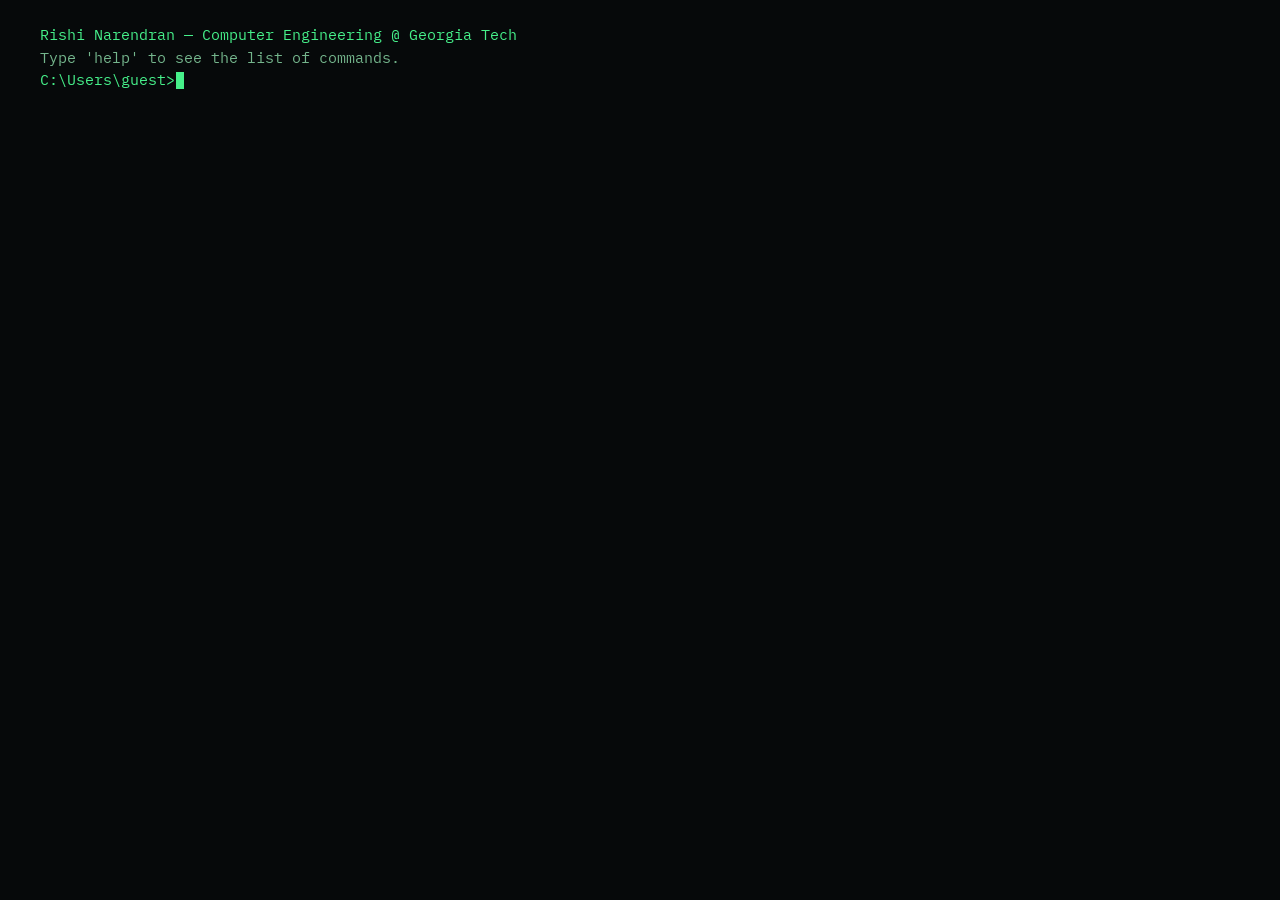
==== commit 026accdf: "Streamline terminal to five commands and fix rendering Reduce the terminal to help, resume, github, " ====
--- a/index.html
+++ b/index.html
@@ -3,11 +3,15 @@
   <head>
     <meta charset="utf-8" />
     <meta name="viewport" content="width=device-width, initial-scale=1" />
-    <title>Rishi Narendran | Terminal Portfolio</title>
+    <title>Rishi Narendran | Terminal</title>
+    <meta
+      name="description"
+      content="Rishi Narendran — terminal portfolio. Type help for commands."
+    />
     <link rel="preconnect" href="https://fonts.googleapis.com" />
     <link rel="preconnect" href="https://fonts.gstatic.com" crossorigin />
     <link
-      href="https://fonts.googleapis.com/css2?family=IBM+Plex+Mono:wght@300;400;500;600&display=swap"
+      href="https://fonts.googleapis.com/css2?family=IBM+Plex+Mono:wght@400;500;600&display=swap"
       rel="stylesheet"
     />
     <link rel="stylesheet" href="styles.css" />
@@ -20,12 +24,18 @@
         aria-live="polite"
         aria-atomic="false"
       >
-        <div class="terminal__input-line" id="input-line"><span class="terminal__prompt" id="prompt">C:\Users\guest&gt;</span><span
+        <div class="terminal__input-line" id="input-line"><span
+            class="terminal__prompt"
+            id="prompt"
+            >C:\Users\guest&gt;</span
+          ><span
             id="command-input"
             class="terminal__input"
             contenteditable="true"
             role="textbox"
             spellcheck="false"
+            autocapitalize="none"
+            autocorrect="off"
             aria-label="Terminal command input"
           ></span><span class="terminal__caret" aria-hidden="true"></span></div>
       </section>
--- a/styles.css
+++ b/styles.css
@@ -1,77 +1,63 @@
 :root {
   color-scheme: dark;
-  --bg: #050607;
-  --bg-deep: #020404;
+  --bg: #06090a;
   --ink: #d6ffe0;
-  --muted: #7fd7a1;
-  --accent: #d6ffe0;
-  --border: rgba(83, 161, 123, 0.2);
+  --muted: #74b58c;
+  --accent: #46f08a;
+  --link: #7fd7ff;
+  --font: "IBM Plex Mono", "Cascadia Mono", "Consolas", ui-monospace, monospace;
 }
 
 * {
   box-sizing: border-box;
 }
 
+html,
+body {
+  height: 100%;
+}
+
 body {
   margin: 0;
   min-height: 100vh;
-  font-family: "IBM Plex Mono", "Cascadia Mono", "Consolas", monospace;
-  background: #050607;
+  background: var(--bg);
   color: var(--ink);
-  padding: 0;
+  font-family: var(--font);
+  font-size: 15px;
+  line-height: 1.5;
+  overflow-x: hidden;
+  -webkit-font-smoothing: antialiased;
+  text-rendering: optimizeLegibility;
+}
+
+::selection {
+  background: rgba(70, 240, 138, 0.3);
 }
 
 a {
-  color: var(--ink);
+  color: var(--link);
   text-decoration: none;
 }
 
-a:hover {
+a:hover,
+a:focus {
   text-decoration: underline;
 }
 
-body::before {
-  content: "";
-  position: fixed;
-  inset: 0;
-  background: linear-gradient(to bottom, rgba(255, 255, 255, 0.02), rgba(0, 0, 0, 0.08));
-  mix-blend-mode: screen;
-  pointer-events: none;
-}
-
-body::after {
-  content: "";
-  position: fixed;
-  inset: 0;
-  background-image: repeating-linear-gradient(
-    to bottom,
-    rgba(0, 0, 0, 0) 0px,
-    rgba(0, 0, 0, 0) 2px,
-    rgba(0, 0, 0, 0.12) 3px
-  );
-  opacity: 0.35;
-  pointer-events: none;
-}
-
 .terminal {
-  width: 100vw;
   min-height: 100vh;
-  background: transparent;
-  border: none;
-  box-shadow: none;
-  padding: 28px 36px 24px;
-  position: relative;
-  line-height: 1.6;
+  padding: 24px clamp(16px, 4vw, 40px) 40px;
 }
 
 .terminal__output {
   width: 100%;
+  max-width: 860px;
 }
 
 .terminal__line {
+  margin: 0;
   white-space: pre-wrap;
-  line-height: 1.6;
-  margin: 0;
+  overflow-wrap: anywhere;
 }
 
 .terminal__line--muted {
@@ -84,75 +70,59 @@
 
 .terminal__input-line {
   display: flex;
-  align-items: baseline;
-  gap: 0;
-  padding-top: 2px;
+  align-items: center;
+  flex-wrap: wrap;
 }
 
 .terminal__prompt {
   color: var(--accent);
-  margin-right: 0;
+  white-space: pre;
+  user-select: none;
 }
 
 .terminal__input {
-  display: inline-block;
   flex: 0 1 auto;
+  min-width: 0;
   background: transparent;
   border: none;
   color: var(--ink);
-  font-family: inherit;
-  font-size: 1rem;
+  font: inherit;
   outline: none;
-  min-height: 1.4em;
-  min-width: 0;
   white-space: pre-wrap;
-  word-break: break-word;
-  cursor: text;
+  overflow-wrap: anywhere;
   caret-color: transparent;
-}
-
-.terminal__input:empty::before {
-  content: "";
 }
 
 .terminal__caret {
   display: inline-block;
-  width: 11px;
-  height: 3px;
-  background: #f5f7f8;
-  margin-left: 0;
-  vertical-align: baseline;
-  position: relative;
-  top: 0.2em;
-  animation: blink 1s steps(1, end) infinite;
+  width: 0.55em;
+  height: 1.1em;
+  margin-left: 1px;
+  background: var(--accent);
+  animation: blink 1.05s steps(1, end) infinite;
 }
 
 .terminal__input[contenteditable="false"] + .terminal__caret {
   opacity: 0;
 }
 
-.terminal__input-line:focus-within .terminal__caret {
-  opacity: 1;
-}
-
 @keyframes blink {
   0%,
-  49% {
+  50% {
     opacity: 1;
   }
-  50%,
+  50.01%,
   100% {
     opacity: 0;
   }
 }
 
-@media (max-width: 720px) {
-  .terminal {
-    padding: 20px 18px 14px;
-    min-height: 100vh;
+@media (max-width: 600px) {
+  body {
+    font-size: 14px;
   }
 
-  .terminal__input {
-    font-size: 0.95rem;
+  .terminal {
+    padding: 16px 14px 28px;
   }
 }
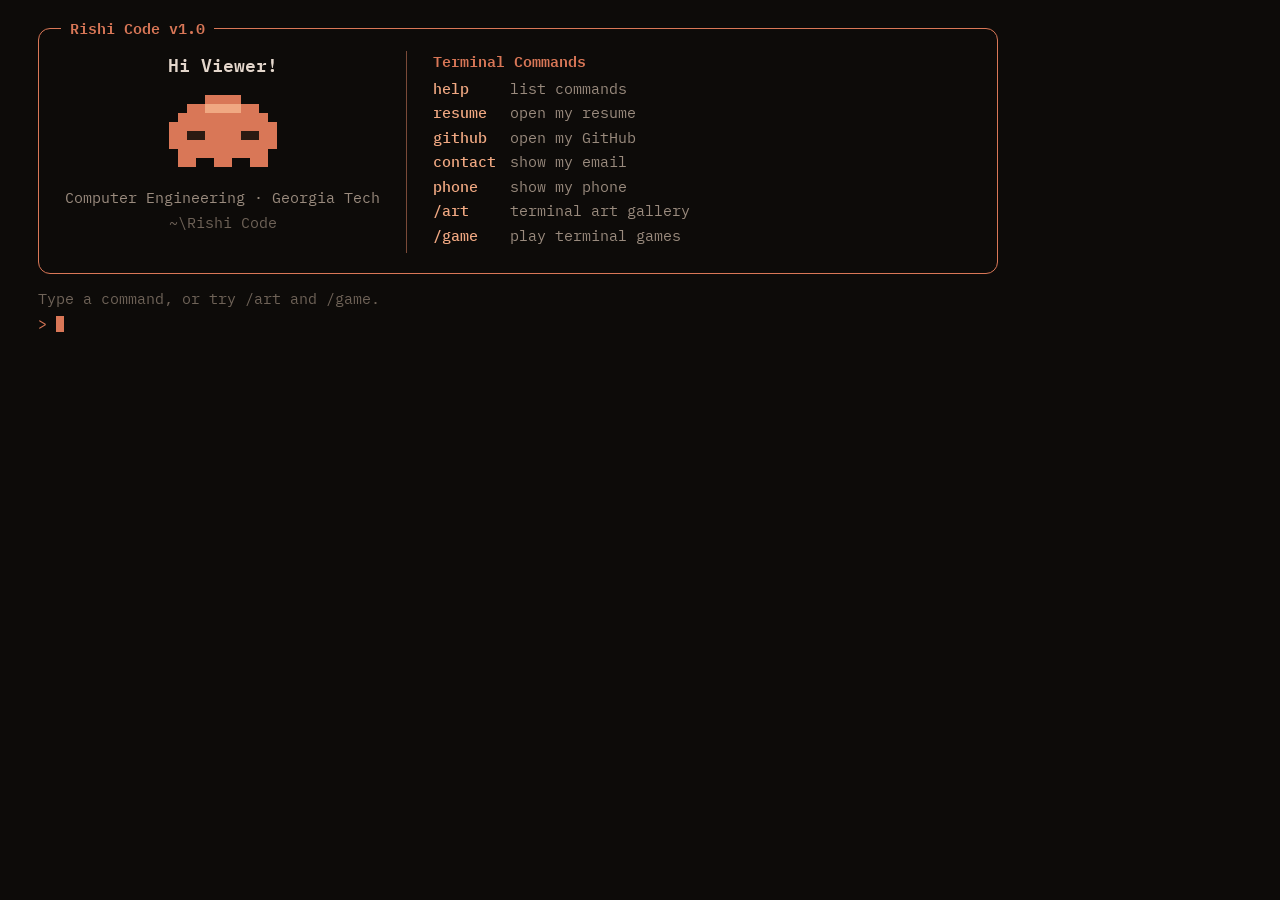
==== commit 61ff23de: "Rebuild as "Rishi Code": Claude Code welcome screen + /art and /game skills Recreate the Claude Code" ====
--- a/index.html
+++ b/index.html
@@ -3,43 +3,37 @@
   <head>
     <meta charset="utf-8" />
     <meta name="viewport" content="width=device-width, initial-scale=1" />
-    <title>Rishi Narendran | Terminal</title>
+    <title>Rishi Code</title>
     <meta
       name="description"
-      content="Rishi Narendran — terminal portfolio. Type help for commands."
+      content="Rishi Narendran — Rishi Code terminal. Type help for commands, /art for terminal art, /game to play."
     />
     <link rel="preconnect" href="https://fonts.googleapis.com" />
     <link rel="preconnect" href="https://fonts.gstatic.com" crossorigin />
     <link
-      href="https://fonts.googleapis.com/css2?family=IBM+Plex+Mono:wght@400;500;600&display=swap"
+      href="https://fonts.googleapis.com/css2?family=IBM+Plex+Mono:wght@400;500;600;700&display=swap"
       rel="stylesheet"
     />
     <link rel="stylesheet" href="styles.css" />
   </head>
   <body>
-    <main class="terminal" role="main">
-      <section
-        id="output"
-        class="terminal__output"
-        aria-live="polite"
-        aria-atomic="false"
-      >
-        <div class="terminal__input-line" id="input-line"><span
-            class="terminal__prompt"
-            id="prompt"
-            >C:\Users\guest&gt;</span
-          ><span
-            id="command-input"
-            class="terminal__input"
-            contenteditable="true"
-            role="textbox"
-            spellcheck="false"
-            autocapitalize="none"
-            autocorrect="off"
-            aria-label="Terminal command input"
-          ></span><span class="terminal__caret" aria-hidden="true"></span></div>
-      </section>
+    <main class="screen" id="screen" role="main">
+      <div class="scrollback" id="scrollback" aria-live="polite" aria-atomic="false"></div>
+      <div class="prompt-line" id="input-line">
+        <span class="prompt" id="prompt">&gt;</span><span
+          id="cmd"
+          class="cmd"
+          contenteditable="true"
+          role="textbox"
+          spellcheck="false"
+          autocapitalize="none"
+          autocorrect="off"
+          aria-label="Terminal command input"
+        ></span><span class="caret" aria-hidden="true"></span>
+      </div>
     </main>
     <script src="script.js"></script>
+    <script src="art.js"></script>
+    <script src="games.js"></script>
   </body>
 </html>
--- a/styles.css
+++ b/styles.css
@@ -1,10 +1,16 @@
 :root {
   color-scheme: dark;
-  --bg: #06090a;
-  --ink: #d6ffe0;
-  --muted: #74b58c;
-  --accent: #46f08a;
-  --link: #7fd7ff;
+  --bg: #0d0b09;
+  --bg-soft: #17120e;
+  --ink: #e4d7cc;
+  --muted: #9a8b7e;
+  --dim: #6f6358;
+  --accent: #d97757; /* Claude coral */
+  --accent-bright: #f0a882;
+  --accent-dim: #7a4a38;
+  --green: #6cc07a;
+  --link: #7fb8ff;
+  --sel-bg: rgba(217, 119, 87, 0.16);
   --font: "IBM Plex Mono", "Cascadia Mono", "Consolas", ui-monospace, monospace;
 }
 
@@ -31,56 +37,156 @@
 }
 
 ::selection {
-  background: rgba(70, 240, 138, 0.3);
+  background: rgba(217, 119, 87, 0.32);
 }
 
 a {
   color: var(--link);
   text-decoration: none;
 }
-
 a:hover,
 a:focus {
   text-decoration: underline;
 }
 
-.terminal {
+.screen {
   min-height: 100vh;
-  padding: 24px clamp(16px, 4vw, 40px) 40px;
-}
-
-.terminal__output {
-  width: 100%;
-  max-width: 860px;
-}
-
-.terminal__line {
+  padding: 22px clamp(14px, 3.5vw, 38px) 40px;
+  max-width: 1120px;
+}
+
+.line {
   margin: 0;
   white-space: pre-wrap;
   overflow-wrap: anywhere;
 }
-
-.terminal__line--muted {
-  color: var(--muted);
-}
-
-.terminal__line--accent {
-  color: var(--accent);
-}
-
-.terminal__input-line {
+.line--muted {
+  color: var(--muted);
+}
+.line--accent {
+  color: var(--accent);
+}
+.line--bright {
+  color: var(--accent-bright);
+}
+.line--dim {
+  color: var(--dim);
+}
+.line--green {
+  color: var(--green);
+}
+
+/* ---------- Welcome box ---------- */
+.welcome {
+  position: relative;
+  border: 1px solid var(--accent);
+  border-radius: 12px;
+  padding: 22px 26px 20px;
+  margin: 6px 0 14px;
+  display: flex;
+  gap: 26px;
+  max-width: 960px;
+}
+.welcome__title {
+  position: absolute;
+  top: -0.72em;
+  left: 22px;
+  padding: 0 9px;
+  background: var(--bg);
+  color: var(--accent);
+  font-weight: 600;
+}
+.welcome__left {
+  flex: 0 0 auto;
+  min-width: 300px;
+  padding-right: 26px;
+  border-right: 1px solid var(--accent-dim);
+  display: flex;
+  flex-direction: column;
+  align-items: center;
+  text-align: center;
+}
+.welcome__hi {
+  font-size: 1.15rem;
+  font-weight: 600;
+  color: var(--ink);
+  margin-bottom: 14px;
+}
+.welcome__footer {
+  margin-top: 16px;
+  color: var(--muted);
+  font-size: 0.92rem;
+  line-height: 1.7;
+}
+.welcome__footer .path {
+  color: var(--dim);
+}
+.welcome__right {
+  flex: 1 1 auto;
+  min-width: 0;
+}
+.welcome__h {
+  color: var(--accent);
+  font-weight: 600;
+  margin-bottom: 4px;
+}
+.welcome__cmds {
+  display: grid;
+  grid-template-columns: auto 1fr;
+  gap: 2px 14px;
+  margin-bottom: 6px;
+}
+.welcome__cmd {
+  color: var(--accent-bright);
+  font-weight: 500;
+}
+.welcome__desc {
+  color: var(--muted);
+}
+
+/* pixel mascot */
+.mascot {
+  display: grid;
+  gap: 0;
+  margin: 2px 0 2px;
+}
+.mascot__row {
+  display: flex;
+}
+.px {
+  width: 9px;
+  height: 9px;
+}
+@media (max-width: 560px) {
+  .px {
+    width: 7px;
+    height: 7px;
+  }
+}
+.px--b {
+  background: var(--accent);
+}
+.px--l {
+  background: var(--accent-bright);
+}
+.px--d {
+  background: #2b1a12;
+}
+
+/* ---------- prompt ---------- */
+.prompt-line {
   display: flex;
   align-items: center;
   flex-wrap: wrap;
-}
-
-.terminal__prompt {
+  margin-top: 2px;
+}
+.prompt {
   color: var(--accent);
   white-space: pre;
   user-select: none;
-}
-
-.terminal__input {
+  margin-right: 8px;
+}
+.cmd {
   flex: 0 1 auto;
   min-width: 0;
   background: transparent;
@@ -92,8 +198,7 @@
   overflow-wrap: anywhere;
   caret-color: transparent;
 }
-
-.terminal__caret {
+.caret {
   display: inline-block;
   width: 0.55em;
   height: 1.1em;
@@ -101,11 +206,12 @@
   background: var(--accent);
   animation: blink 1.05s steps(1, end) infinite;
 }
-
-.terminal__input[contenteditable="false"] + .terminal__caret {
+.cmd[contenteditable="false"] + .caret {
   opacity: 0;
 }
-
+.prompt-line.hidden {
+  display: none;
+}
 @keyframes blink {
   0%,
   50% {
@@ -117,12 +223,175 @@
   }
 }
 
-@media (max-width: 600px) {
-  body {
-    font-size: 14px;
-  }
-
-  .terminal {
-    padding: 16px 14px 28px;
-  }
-}
+.echo .prompt {
+  margin-right: 8px;
+}
+
+/* ---------- menu (Claude Code /model style) ---------- */
+.menu {
+  margin: 6px 0 4px;
+}
+.menu__title {
+  color: var(--ink);
+  margin-bottom: 6px;
+}
+.menu__opt {
+  display: flex;
+  gap: 10px;
+  padding: 1px 0;
+  color: var(--muted);
+}
+.menu__opt .num {
+  color: var(--dim);
+  width: 1.4em;
+  flex: 0 0 auto;
+}
+.menu__opt .label {
+  color: var(--ink);
+  min-width: 12ch;
+}
+.menu__opt .note {
+  color: var(--muted);
+}
+.menu__opt.sel {
+  color: var(--accent-bright);
+}
+.menu__opt.sel .label {
+  color: var(--accent-bright);
+  font-weight: 600;
+}
+.menu__opt.sel .num {
+  color: var(--accent);
+}
+.menu__opt .arrow {
+  width: 1em;
+  flex: 0 0 auto;
+  color: var(--accent);
+}
+.menu__hint {
+  margin-top: 7px;
+  color: var(--dim);
+  font-size: 0.9rem;
+}
+
+/* ---------- art stage ---------- */
+.stage {
+  margin: 8px 0 4px;
+}
+.stage pre {
+  margin: 0;
+  font-family: var(--font);
+  line-height: 1.15;
+  white-space: pre;
+  overflow-x: auto;
+  color: var(--accent-bright);
+}
+.stage__bar {
+  margin-top: 8px;
+  color: var(--dim);
+  font-size: 0.9rem;
+}
+
+/* ---------- games ---------- */
+.game {
+  margin: 8px 0 4px;
+}
+.game__bar {
+  margin-top: 8px;
+  color: var(--dim);
+  font-size: 0.9rem;
+}
+.game canvas {
+  display: block;
+  background: #0a0806;
+  border: 1px solid var(--accent-dim);
+  border-radius: 8px;
+  max-width: 100%;
+  height: auto;
+}
+
+/* chess */
+.chess {
+  display: inline-grid;
+  grid-template-columns: repeat(8, 40px);
+  grid-template-rows: repeat(8, 40px);
+  border: 2px solid var(--accent-dim);
+  border-radius: 4px;
+  overflow: hidden;
+  user-select: none;
+}
+@media (max-width: 480px) {
+  .chess {
+    grid-template-columns: repeat(8, 34px);
+    grid-template-rows: repeat(8, 34px);
+  }
+}
+.sq {
+  display: flex;
+  align-items: center;
+  justify-content: center;
+  font-size: 26px;
+  line-height: 1;
+  cursor: pointer;
+  position: relative;
+}
+.sq.lightsq {
+  background: #e8d3bf;
+}
+.sq.darksq {
+  background: #a9765a;
+}
+.sq .pc {
+  filter: drop-shadow(0 1px 0 rgba(0, 0, 0, 0.25));
+}
+.sq .pc.w {
+  color: #fffaf4;
+}
+.sq .pc.b {
+  color: #241611;
+}
+.sq.sel {
+  outline: 3px solid var(--accent);
+  outline-offset: -3px;
+}
+.sq.cursor::after {
+  content: "";
+  position: absolute;
+  inset: 2px;
+  border: 2px solid var(--accent-bright);
+  border-radius: 3px;
+  pointer-events: none;
+}
+.sq.move::before {
+  content: "";
+  width: 32%;
+  height: 32%;
+  border-radius: 50%;
+  background: rgba(108, 192, 122, 0.55);
+}
+.sq.capture::before {
+  content: "";
+  position: absolute;
+  inset: 3px;
+  border: 3px solid rgba(108, 192, 122, 0.65);
+  border-radius: 50%;
+}
+.chess-status {
+  margin: 8px 0 0;
+  color: var(--ink);
+}
+
+@media (max-width: 620px) {
+  .welcome {
+    flex-direction: column;
+    gap: 16px;
+  }
+  .welcome__left {
+    min-width: 0;
+    padding-right: 0;
+    padding-bottom: 16px;
+    border-right: none;
+    border-bottom: 1px solid var(--accent-dim);
+    width: 100%;
+  }
+}
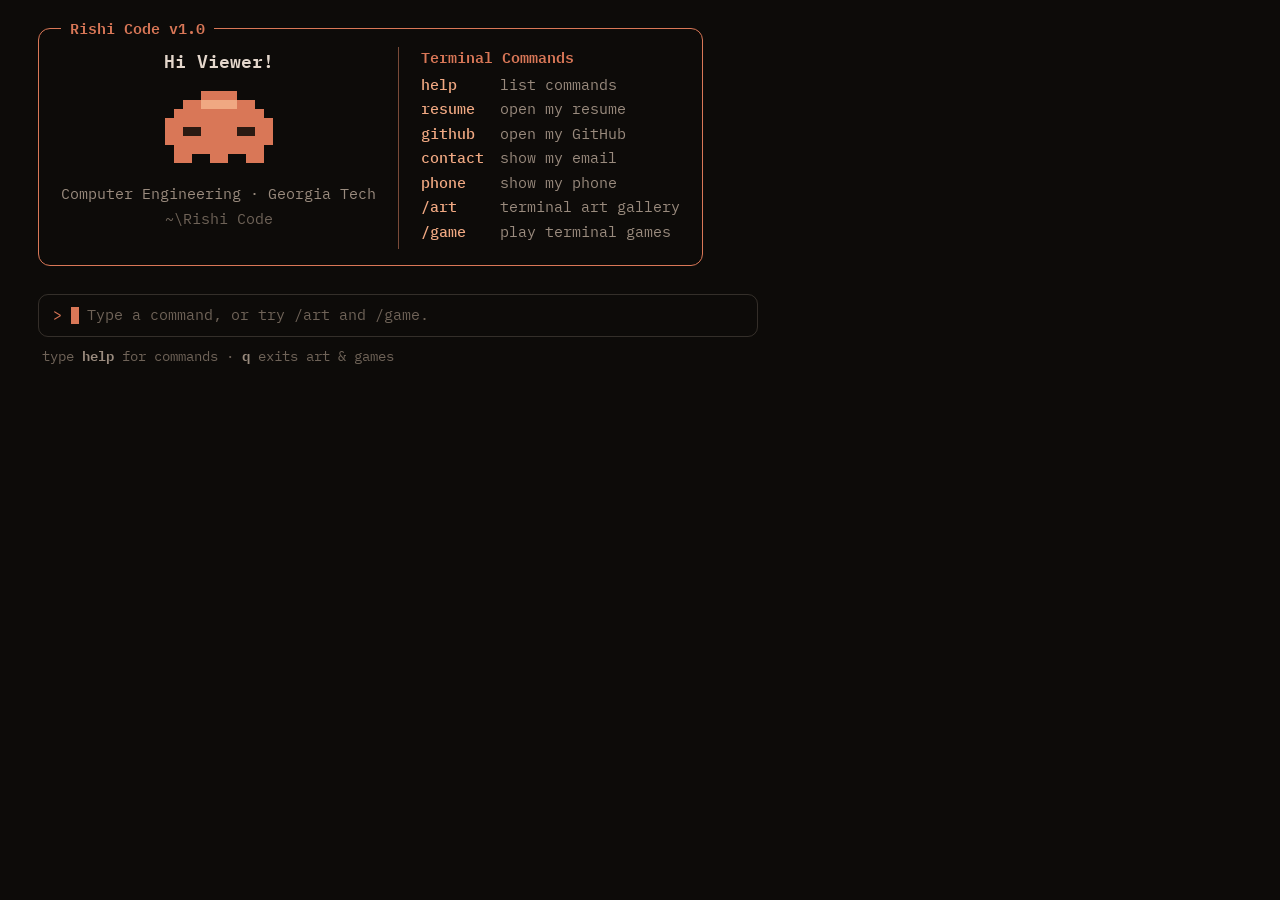
==== commit ba8b5d29: "Tighten welcome box and move hint into a bordered input with ghost text Shrink the welcome box to hu" ====
--- a/index.html
+++ b/index.html
@@ -19,17 +19,23 @@
   <body>
     <main class="screen" id="screen" role="main">
       <div class="scrollback" id="scrollback" aria-live="polite" aria-atomic="false"></div>
-      <div class="prompt-line" id="input-line">
-        <span class="prompt" id="prompt">&gt;</span><span
-          id="cmd"
-          class="cmd"
-          contenteditable="true"
-          role="textbox"
-          spellcheck="false"
-          autocapitalize="none"
-          autocorrect="off"
-          aria-label="Terminal command input"
-        ></span><span class="caret" aria-hidden="true"></span>
+      <div id="input-area">
+        <div class="prompt-line" id="input-line"><span class="prompt" id="prompt">&gt;</span><span
+            id="cmd"
+            class="cmd"
+            contenteditable="true"
+            role="textbox"
+            spellcheck="false"
+            autocapitalize="none"
+            autocorrect="off"
+            aria-label="Terminal command input"
+          ></span><span class="caret" aria-hidden="true"></span><span
+            class="ghost"
+            id="ghost"
+          >Type a command, or try /art and /game.</span></div>
+        <div class="statusbar">
+          type <b>help</b> for commands · <b>q</b> exits art &amp; games
+        </div>
       </div>
     </main>
     <script src="script.js"></script>
--- a/styles.css
+++ b/styles.css
@@ -81,11 +81,11 @@
   position: relative;
   border: 1px solid var(--accent);
   border-radius: 12px;
-  padding: 22px 26px 20px;
-  margin: 6px 0 14px;
-  display: flex;
-  gap: 26px;
-  max-width: 960px;
+  padding: 18px 22px 16px;
+  margin: 6px 0 16px;
+  display: inline-flex;
+  gap: 22px;
+  max-width: 100%;
 }
 .welcome__title {
   position: absolute;
@@ -98,8 +98,7 @@
 }
 .welcome__left {
   flex: 0 0 auto;
-  min-width: 300px;
-  padding-right: 26px;
+  padding-right: 22px;
   border-right: 1px solid var(--accent-dim);
   display: flex;
   flex-direction: column;
@@ -132,8 +131,8 @@
 }
 .welcome__cmds {
   display: grid;
-  grid-template-columns: auto 1fr;
-  gap: 2px 14px;
+  grid-template-columns: auto auto;
+  gap: 2px 16px;
   margin-bottom: 6px;
 }
 .welcome__cmd {
@@ -174,11 +173,38 @@
 }
 
 /* ---------- prompt ---------- */
+#input-area {
+  max-width: 720px;
+  margin-top: 12px;
+}
+#input-area.hidden {
+  display: none;
+}
 .prompt-line {
   display: flex;
   align-items: center;
   flex-wrap: wrap;
-  margin-top: 2px;
+  border: 1px solid rgba(154, 139, 126, 0.28);
+  border-radius: 10px;
+  padding: 9px 14px;
+}
+.ghost {
+  color: var(--dim);
+  margin-left: 8px;
+  user-select: none;
+  pointer-events: none;
+  overflow: hidden;
+  text-overflow: ellipsis;
+}
+.statusbar {
+  margin-top: 7px;
+  padding-left: 4px;
+  color: var(--dim);
+  font-size: 0.9rem;
+}
+.statusbar b {
+  color: var(--muted);
+  font-weight: 600;
 }
 .prompt {
   color: var(--accent);
@@ -208,9 +234,6 @@
 }
 .cmd[contenteditable="false"] + .caret {
   opacity: 0;
-}
-.prompt-line.hidden {
-  display: none;
 }
 @keyframes blink {
   0%,
